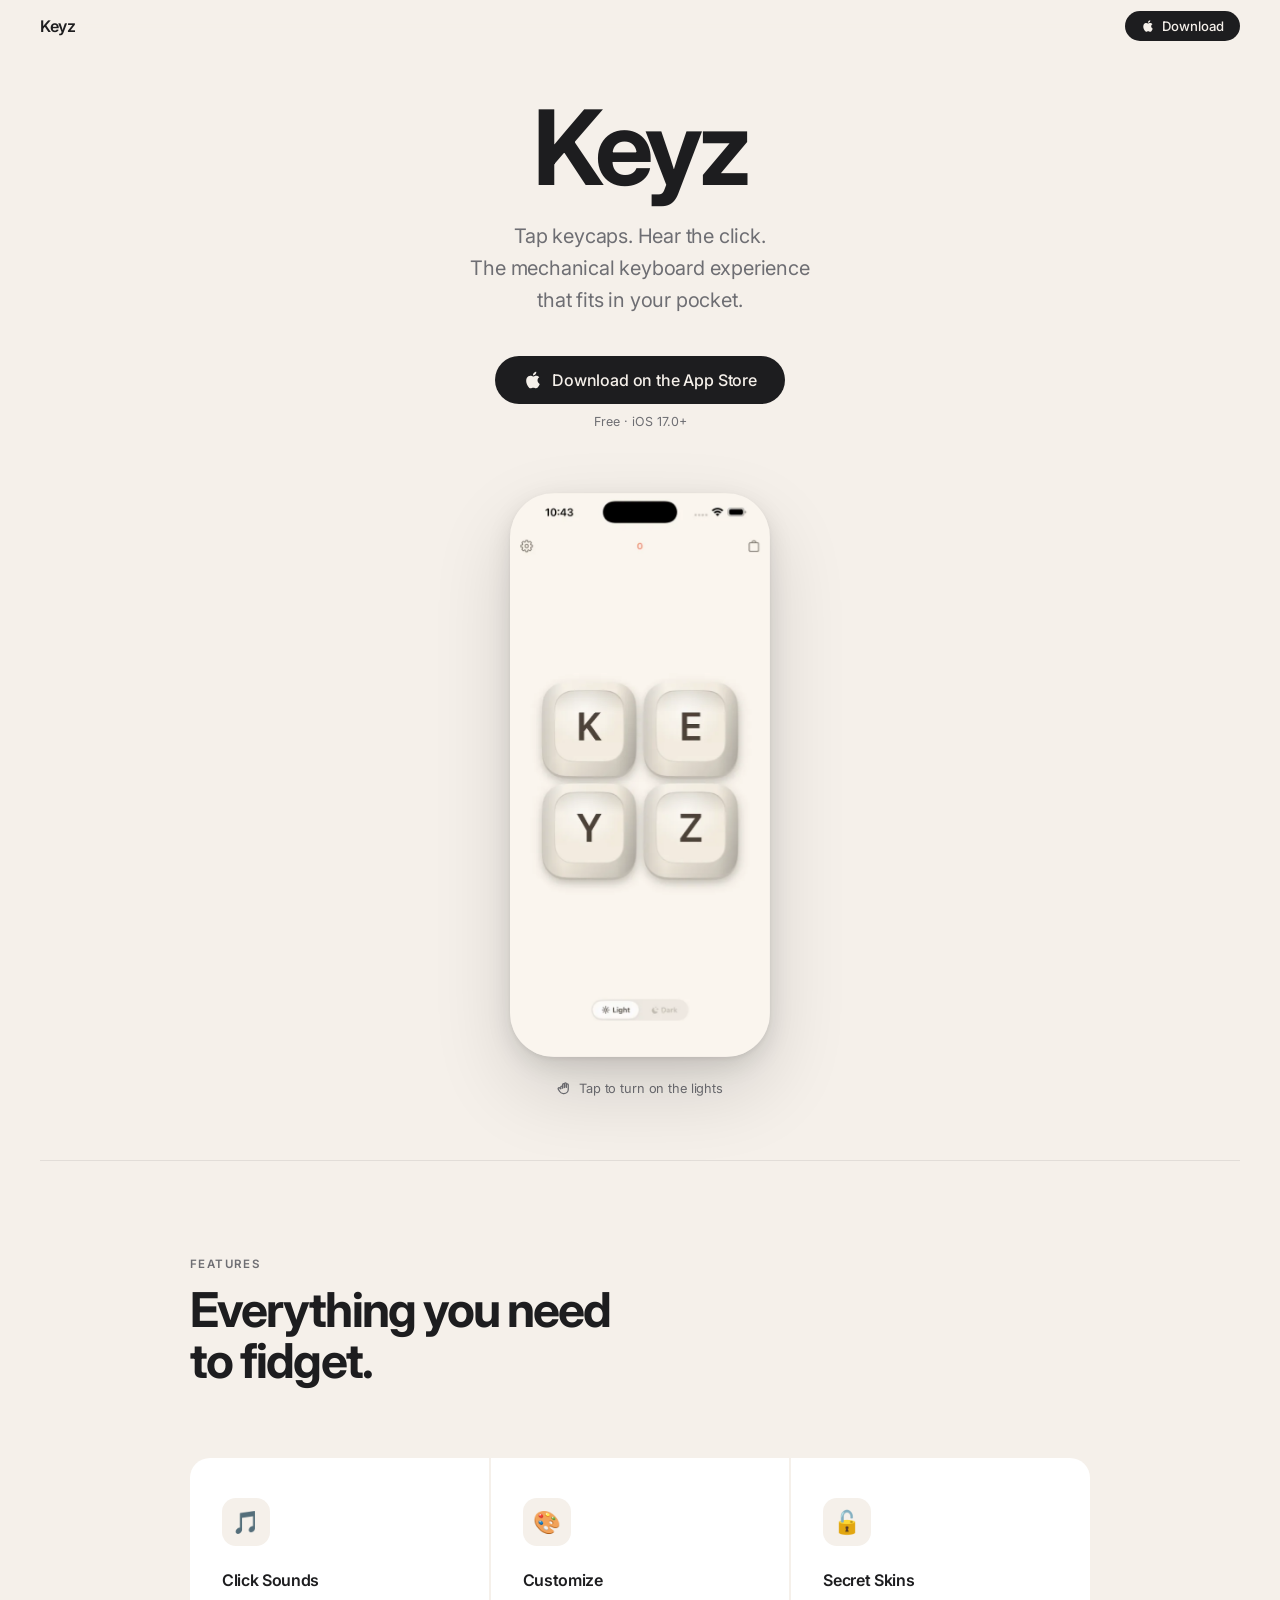
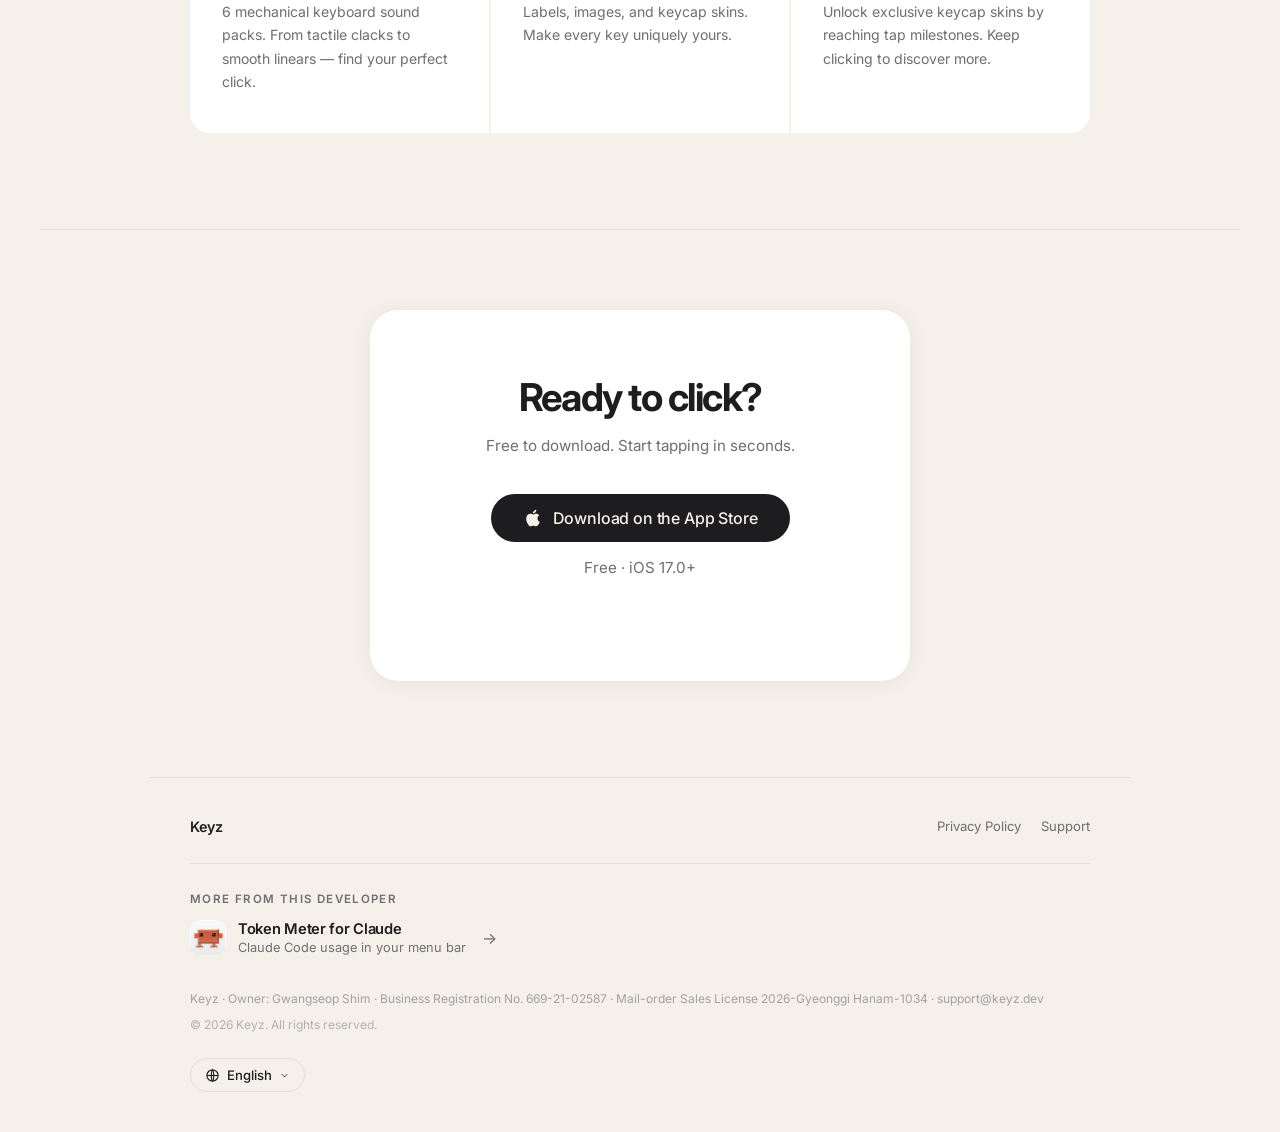
==== index.html @ 440abdfb "Add Token Meter for Claude product pages and footer cross-links - New dark-themed product pages: tok" ====
<!DOCTYPE html>
<html lang="en">
<head>
  <meta charset="UTF-8" />
  <meta name="viewport" content="width=device-width, initial-scale=1.0" />
  <script>
    (function () {
      if (location.pathname !== '/' && location.pathname !== '/index.html') return;
      try { if (localStorage.getItem('keyz_lang')) return; } catch (e) {}
      var l = (navigator.language || '').toLowerCase();
      if (l.indexOf('ko') === 0) location.replace('/ko/');
      else if (l.indexOf('ja') === 0) location.replace('/ja/');
    })();
  </script>

  <title>Keyz — Keycap Fidget App for iPhone</title>
  <meta name="description" content="Keyz is a keycap fidget app for iPhone — tap satisfying mechanical keyboard keycaps, hear the click, customize skins, and unlock secret designs. Free on the App Store." />
  <meta name="keywords" content="keycap fidget app, mechanical keyboard app, fidget app, keyboard ASMR, clicky keyboard, keycap simulator, iPhone fidget, Keyz" />
  <meta name="author" content="Keyz" />
  <meta name="robots" content="index, follow" />
  <meta name="naver-site-verification" content="3b84f688a9909f8acf9b2c51a2c52783e1514ac6" />
  <link rel="canonical" href="https://keyz.dev/" />
  <meta name="theme-color" content="#f5f0ea" />

  <!-- hreflang alternates -->
  <link rel="alternate" hreflang="en" href="https://keyz.dev/" />
  <link rel="alternate" hreflang="ko" href="https://keyz.dev/ko/" />
  <link rel="alternate" hreflang="ja" href="https://keyz.dev/ja/" />
  <link rel="alternate" hreflang="x-default" href="https://keyz.dev/" />

  <!-- Favicons -->
  <link rel="icon" href="/favicon.ico" sizes="any" />
  <link rel="icon" type="image/png" sizes="32x32" href="/favicon-32.png" />
  <link rel="apple-touch-icon" href="/apple-touch-icon.png" />
  <link rel="manifest" href="/site.webmanifest" />

  <!-- Open Graph -->
  <meta property="og:type" content="website" />
  <meta property="og:site_name" content="Keyz" />
  <meta property="og:title" content="Keyz — Keycap Fidget App for iPhone" />
  <meta property="og:description" content="Tap satisfying mechanical keyboard keycaps, hear the click, and customize your own. Free on the App Store." />
  <meta property="og:url" content="https://keyz.dev/" />
  <meta property="og:image" content="https://keyz.dev/og-image.png" />
  <meta property="og:image:width" content="1200" />
  <meta property="og:image:height" content="630" />
  <meta property="og:locale" content="en_US" />
  <meta property="og:locale:alternate" content="ko_KR" />
  <meta property="og:locale:alternate" content="ja_JP" />

  <!-- Twitter Card -->
  <meta name="twitter:card" content="summary_large_image" />
  <meta name="twitter:title" content="Keyz — Keycap Fidget App for iPhone" />
  <meta name="twitter:description" content="Tap satisfying mechanical keyboard keycaps, hear the click, and customize your own. Free on the App Store." />
  <meta name="twitter:image" content="https://keyz.dev/og-image.png" />

  <!-- Structured data -->
  <script type="application/ld+json">
  {
    "@context": "https://schema.org",
    "@type": "SoftwareApplication",
    "name": "Keyz",
    "operatingSystem": "iOS 17.0+",
    "applicationCategory": "EntertainmentApplication",
    "description": "Keyz is a keycap fidget app for iPhone — tap satisfying mechanical keyboard keycaps, hear the click, customize skins, and unlock secret designs.",
    "url": "https://keyz.dev/",
    "downloadUrl": "https://apps.apple.com/app/id6770513549",
    "image": "https://keyz.dev/og-image.png",
    "offers": { "@type": "Offer", "price": "0", "priceCurrency": "USD" },
    "author": { "@type": "Organization", "name": "Keyz", "url": "https://keyz.dev/" }
  }
  </script>

  <link rel="preconnect" href="https://fonts.googleapis.com" />
  <link rel="preconnect" href="https://fonts.gstatic.com" crossorigin />
  <link href="https://fonts.googleapis.com/css2?family=Inter:wght@300;400;500;600;700&display=swap" rel="stylesheet" />
  <link rel="stylesheet" href="/style.css" />
</head>
<body>

<nav id="nav">
  <div class="nav-logo">Keyz</div>
  <a class="nav-dl" href="https://apps.apple.com/app/id6770513549">
    <svg viewBox="0 0 24 24" fill="currentColor"><path d="M18.71 19.5c-.83 1.24-1.71 2.45-3.05 2.47-1.34.03-1.77-.79-3.29-.79-1.53 0-2 .77-3.27.82-1.31.05-2.3-1.32-3.14-2.53C4.25 17 2.94 12.45 4.7 9.39c.87-1.52 2.43-2.48 4.12-2.51 1.28-.02 2.5.87 3.29.87.78 0 2.26-1.07 3.8-.91.65.03 2.47.26 3.64 1.98-.09.06-2.17 1.28-2.15 3.81.03 3.02 2.65 4.03 2.68 4.04-.03.07-.42 1.44-1.38 2.83M13 3.5c.73-.83 1.94-1.46 2.94-1.5.13 1.17-.34 2.35-1.04 3.19-.69.85-1.83 1.51-2.95 1.42-.15-1.15.41-2.35 1.05-3.11z"/></svg>
    Download
  </a>
</nav>

<section class="hero">
  <h1 class="app-name">Keyz</h1>
  <p class="hero-tagline">Tap keycaps. Hear the click.<br>The mechanical keyboard experience<br>that fits in your pocket.</p>
  <a class="hero-cta" href="https://apps.apple.com/app/id6770513549">
    <svg viewBox="0 0 24 24" fill="currentColor"><path d="M18.71 19.5c-.83 1.24-1.71 2.45-3.05 2.47-1.34.03-1.77-.79-3.29-.79-1.53 0-2 .77-3.27.82-1.31.05-2.3-1.32-3.14-2.53C4.25 17 2.94 12.45 4.7 9.39c.87-1.52 2.43-2.48 4.12-2.51 1.28-.02 2.5.87 3.29.87.78 0 2.26-1.07 3.8-.91.65.03 2.47.26 3.64 1.98-.09.06-2.17 1.28-2.15 3.81.03 3.02 2.65 4.03 2.68 4.04-.03.07-.42 1.44-1.38 2.83M13 3.5c.73-.83 1.94-1.46 2.94-1.5.13 1.17-.34 2.35-1.04 3.19-.69.85-1.83 1.51-2.95 1.42-.15-1.15.41-2.35 1.05-3.11z"/></svg>
    Download on the App Store
  </a>
  <p class="hero-note">Free · iOS 17.0+</p>
  <div class="phone-wrap">
    <div class="phone-shell" id="phone" role="button" tabindex="0" aria-label="Tap to toggle LED mode">
      <img class="screen-base" src="/app-screenshot.webp" alt="Keyz app showing K E Y Z keycaps" />
      <img class="screen-led" src="/app-screenshot-led.webp" alt="Keyz app in LED mode" />
    </div>
    <div class="tap-hint" id="tapHint">
      <svg viewBox="0 0 24 24" fill="none" stroke="currentColor" stroke-width="2" stroke-linecap="round" stroke-linejoin="round"><path d="M9 11.5V5.5a1.5 1.5 0 0 1 3 0v5"/><path d="M12 10V4.5a1.5 1.5 0 0 1 3 0V10"/><path d="M15 9.5V6a1.5 1.5 0 0 1 3 0v7a7 7 0 0 1-7 7h-1a7 7 0 0 1-6-3.5l-2-3.5a1.5 1.5 0 0 1 2.6-1.5L6 12"/><path d="M9 10.5v-1a1.5 1.5 0 0 0-3 0v3"/></svg>
      Tap to turn on the lights
    </div>
  </div>
</section>

<div class="divider"></div>

<section class="features">
  <p class="eyebrow reveal">Features</p>
  <h2 class="section-title reveal">Everything you need<br>to fidget.</h2>
  <div class="feat-grid">
    <div class="feat reveal">
      <div class="feat-icon">🎵</div>
      <h3>Click Sounds</h3>
      <p>6 mechanical keyboard sound packs. From tactile clacks to smooth linears — find your perfect click.</p>
    </div>
    <div class="feat reveal">
      <div class="feat-icon">🎨</div>
      <h3>Customize</h3>
      <p>Labels, images, and keycap skins. Make every key uniquely yours.</p>
    </div>
    <div class="feat reveal">
      <div class="feat-icon">🔓</div>
      <h3>Secret Skins</h3>
      <p>Unlock exclusive keycap skins by reaching tap milestones. Keep clicking to discover more.</p>
    </div>
  </div>
</section>

<div class="divider"></div>

<section class="download">
  <div class="dl-card reveal">
    <h2>Ready to click?</h2>
    <p>Free to download. Start tapping in seconds.</p>
    <a class="dl-btn" href="https://apps.apple.com/app/id6770513549">
      <svg viewBox="0 0 24 24" fill="currentColor"><path d="M18.71 19.5c-.83 1.24-1.71 2.45-3.05 2.47-1.34.03-1.77-.79-3.29-.79-1.53 0-2 .77-3.27.82-1.31.05-2.3-1.32-3.14-2.53C4.25 17 2.94 12.45 4.7 9.39c.87-1.52 2.43-2.48 4.12-2.51 1.28-.02 2.5.87 3.29.87.78 0 2.26-1.07 3.8-.91.65.03 2.47.26 3.64 1.98-.09.06-2.17 1.28-2.15 3.81.03 3.02 2.65 4.03 2.68 4.04-.03.07-.42 1.44-1.38 2.83M13 3.5c.73-.83 1.94-1.46 2.94-1.5.13 1.17-.34 2.35-1.04 3.19-.69.85-1.83 1.51-2.95 1.42-.15-1.15.41-2.35 1.05-3.11z"/></svg>
      Download on the App Store
    </a>
    <p class="dl-note">Free · iOS 17.0+</p>
  </div>
</section>

<footer>
  <div class="footer-top">
    <div class="footer-brand">Keyz</div>
    <div class="footer-links">
      <a href="/privacy.html">Privacy Policy</a>
      <a href="mailto:support@keyz.dev">Support</a>
    </div>
  </div>
  <div class="footer-more">
    <span class="footer-more-label">More from this developer</span>
    <a class="footer-more-link" href="/token-meter.html">
      <img class="fm-icon" src="/token-meter-icon.png" alt="" />
      <span class="fm-text"><span class="fm-name">Token Meter for Claude</span><span class="fm-desc">Claude Code usage in your menu bar</span></span>
      <span class="fm-arrow">→</span>
    </a>
  </div>
  <p class="footer-meta">Keyz · Owner: Gwangseop Shim · Business Registration No. 669-21-02587 · Mail-order Sales License 2026-Gyeonggi Hanam-1034 · support@keyz.dev</p>
  <p class="footer-copy">© 2026 Keyz. All rights reserved.</p>
  <div class="footer-lang">
    <div class="lang-select">
      <button class="lang-btn" aria-haspopup="true" aria-expanded="false">
        <svg class="globe" viewBox="0 0 24 24" fill="none" stroke="currentColor" stroke-width="1.8"><circle cx="12" cy="12" r="9"/><path d="M3 12h18"/><path d="M12 3c2.5 2.5 2.5 16 0 18M12 3c-2.5 2.5-2.5 16 0 18"/></svg>
        <span class="lang-current">English</span>
        <svg class="chev" viewBox="0 0 24 24" fill="none" stroke="currentColor" stroke-width="2.2"><path d="M6 9l6 6 6-6"/></svg>
      </button>
      <ul class="lang-menu" role="listbox">
        <li><a href="/" hreflang="en" data-lang="en" class="active">English</a></li>
        <li><a href="/ko/" hreflang="ko" data-lang="ko">한국어</a></li>
        <li><a href="/ja/" hreflang="ja" data-lang="ja">日本語</a></li>
      </ul>
    </div>
  </div>
</footer>

<script src="/app.js"></script>
</body>
</html>
---- style.css ----
*, *::before, *::after { box-sizing: border-box; margin: 0; padding: 0; }

:root {
  --bg: #f5f0ea;
  --white: #ffffff;
  --text: #1d1d1f;
  --muted: #6e6e73;
  --border: rgba(0,0,0,0.08);
  --cta-bg: #1d1d1f;
  --cta-text: #f5f0ea;
}

html { scroll-behavior: smooth; }
body {
  font-family: 'Inter', -apple-system, BlinkMacSystemFont, sans-serif;
  background: var(--bg); color: var(--text);
  -webkit-font-smoothing: antialiased; overflow-x: hidden;
}

/* NAV */
#nav {
  position: fixed; top: 0; left: 0; right: 0; z-index: 100;
  display: flex; justify-content: space-between; align-items: center;
  padding: 0 40px; height: 52px;
  background: rgba(245,240,234,0.85);
  backdrop-filter: saturate(180%) blur(20px);
  -webkit-backdrop-filter: saturate(180%) blur(20px);
  border-bottom: 1px solid transparent;
  transition: border-color 0.3s;
}
#nav.scrolled { border-color: var(--border); }
.nav-logo { font-size: 1rem; font-weight: 600; letter-spacing: -0.02em; }
.nav-dl {
  display: inline-flex; align-items: center; gap: 7px;
  padding: 7px 16px;
  background: var(--cta-bg); color: var(--cta-text);
  border-radius: 100px; font-size: 0.82rem; font-weight: 500;
  text-decoration: none; transition: opacity 0.15s;
}
.nav-dl:hover { opacity: 0.8; }
.nav-dl svg { width: 14px; height: 14px; }

/* HERO */
.hero {
  min-height: 100svh;
  display: flex; flex-direction: column;
  align-items: center; justify-content: center;
  text-align: center;
  padding: 100px 24px 60px;
}
.app-name {
  font-size: clamp(3.5rem, 13vw, 6.5rem);
  font-weight: 700; letter-spacing: -0.05em; line-height: 0.92;
  color: var(--text); margin-bottom: 24px;
}
.hero-tagline {
  font-size: clamp(1rem, 3vw, 1.25rem);
  color: var(--muted); font-weight: 400;
  letter-spacing: -0.01em; line-height: 1.6;
  margin-bottom: 40px;
}
.hero-cta {
  display: inline-flex; align-items: center; gap: 9px;
  padding: 14px 28px;
  background: var(--cta-bg); color: var(--cta-text);
  border-radius: 100px; font-size: 1rem; font-weight: 500;
  text-decoration: none; letter-spacing: -0.01em;
  transition: opacity 0.15s, transform 0.2s;
  margin-bottom: 10px;
}
.hero-cta:hover { opacity: 0.82; transform: scale(1.02); }
.hero-cta svg { width: 20px; height: 20px; }
.hero-note { font-size: 0.78rem; color: var(--muted); margin-bottom: 64px; }

.phone-wrap { display: inline-block; }
.phone-shell {
  position: relative;
  width: min(260px, 68vw);
  border-radius: 44px;
  overflow: hidden;
  cursor: pointer;
  box-shadow:
    0 2px 4px rgba(0,0,0,0.06),
    0 8px 24px rgba(0,0,0,0.10),
    0 32px 80px rgba(0,0,0,0.14),
    inset 0 0 0 1px rgba(0,0,0,0.08);
  transition: transform 0.15s ease;
}
.phone-shell:active { transform: scale(0.985); }
.phone-shell img {
  width: 100%; height: auto; display: block;
  -webkit-backface-visibility: hidden; backface-visibility: hidden;
  transform: translateZ(0);
}
.phone-shell .screen-led {
  position: absolute; top: 0; left: 0;
  width: 100%; height: 100%;
  opacity: 0;
  will-change: opacity;
  transition: opacity 0.45s ease-in-out;
}
.phone-shell.led .screen-led { opacity: 1; }
.tap-hint {
  display: inline-flex; align-items: center; gap: 7px;
  margin-top: 24px;
  font-size: 0.8rem; color: var(--muted);
  letter-spacing: -0.01em;
  transition: opacity 0.3s;
}
.tap-hint svg { width: 15px; height: 15px; }
.tap-hint.hide { opacity: 0; }

/* DIVIDER */
.divider { height: 1px; background: var(--border); margin: 0 40px; }

/* FEATURES */
.features { padding: 96px 40px; max-width: 980px; margin: 0 auto; }
.eyebrow {
  font-size: 0.72rem; font-weight: 600;
  letter-spacing: 0.12em; text-transform: uppercase;
  color: var(--muted); margin-bottom: 14px;
}
.section-title {
  font-size: clamp(2rem, 5vw, 3rem);
  font-weight: 700; letter-spacing: -0.04em; line-height: 1.05;
  margin-bottom: 72px; max-width: 480px;
}
.feat-grid { display: grid; grid-template-columns: repeat(3,1fr); gap: 2px; }
.feat {
  background: var(--white); padding: 40px 32px; transition: background 0.2s;
}
.feat:first-child { border-radius: 20px 0 0 20px; }
.feat:last-child  { border-radius: 0 20px 20px 0; }
.feat:hover { background: #fefefe; }
.feat-icon {
  width: 48px; height: 48px; background: var(--bg);
  border-radius: 14px; display: flex; align-items: center;
  justify-content: center; font-size: 1.4rem; margin-bottom: 24px;
}
.feat h3 { font-size: 1rem; font-weight: 600; letter-spacing: -0.02em; margin-bottom: 10px; }
.feat p  { font-size: 0.88rem; color: var(--muted); line-height: 1.65; }

/* DOWNLOAD */
.download { padding: 80px 24px 96px; text-align: center; }
.dl-card {
  max-width: 540px; margin: 0 auto;
  background: var(--white); border-radius: 28px; padding: 64px 48px;
  box-shadow: 0 2px 20px rgba(0,0,0,0.06);
}
.dl-card h2 {
  font-size: clamp(1.8rem, 4vw, 2.4rem);
  font-weight: 700; letter-spacing: -0.04em; margin-bottom: 14px;
}
.dl-card p { font-size: 0.95rem; color: var(--muted); margin-bottom: 36px; line-height: 1.6; }
.dl-btn {
  display: inline-flex; align-items: center; gap: 10px;
  padding: 14px 32px;
  background: var(--cta-bg); color: var(--cta-text);
  border-radius: 100px; font-size: 1rem; font-weight: 500;
  text-decoration: none; letter-spacing: -0.01em;
  transition: opacity 0.15s, transform 0.2s;
}
.dl-btn:hover { opacity: 0.82; transform: scale(1.02); }
.dl-btn svg { width: 20px; height: 20px; }
.dl-note { margin-top: 14px; font-size: 0.78rem; color: var(--muted); }

/* FOOTER */
footer { border-top: 1px solid var(--border); padding: 40px; max-width: 980px; margin: 0 auto; }
.footer-top {
  display: flex; justify-content: space-between; align-items: center;
  flex-wrap: wrap; gap: 16px; margin-bottom: 28px;
}
.footer-brand { font-size: 0.9rem; font-weight: 600; letter-spacing: -0.02em; }
.footer-links { display: flex; gap: 20px; }
.footer-links a { font-size: 0.82rem; color: var(--muted); text-decoration: none; transition: color 0.15s; }
.footer-links a:hover { color: var(--text); }
.footer-meta { font-size: 0.75rem; color: #a0a0a5; line-height: 1.8; }
.footer-copy { font-size: 0.75rem; color: #b0b0b5; margin-top: 8px; }
.footer-lang { margin-top: 26px; }

/* FOOTER — more from this developer (cross-link) */
.footer-more { margin: 28px 0; padding-top: 28px; border-top: 1px solid var(--border); }
.footer-more-label {
  display: block; font-size: 0.72rem; font-weight: 600;
  letter-spacing: 0.12em; text-transform: uppercase; color: var(--muted); margin-bottom: 14px;
}
.footer-more-link {
  display: inline-flex; align-items: center; gap: 12px;
  text-decoration: none; color: var(--text);
}
.fm-icon { width: 36px; height: 36px; border-radius: 9px; flex: none;
  box-shadow: inset 0 0 0 1px rgba(0,0,0,0.06); }
.fm-text { display: flex; flex-direction: column; gap: 2px; }
.fm-name { font-size: 0.92rem; font-weight: 600; letter-spacing: -0.02em; }
.fm-desc { font-size: 0.8rem; color: var(--muted); }
.fm-arrow { color: var(--muted); margin-left: 4px; transition: transform 0.15s; }
.footer-more-link:hover .fm-arrow { transform: translateX(3px); }

/* LANGUAGE DROPDOWN */
.lang-select { position: relative; display: inline-block; }
.lang-btn {
  display: inline-flex; align-items: center; gap: 7px;
  padding: 8px 14px;
  border: 1px solid var(--border); border-radius: 100px;
  background: transparent; color: var(--text);
  font-family: inherit; font-size: 0.82rem; font-weight: 500;
  cursor: pointer; transition: background 0.15s;
}
.lang-btn:hover { background: rgba(0,0,0,0.04); }
.lang-btn .globe { width: 15px; height: 15px; }
.lang-btn .chev { width: 11px; height: 11px; transition: transform 0.2s; opacity: 0.6; }
.lang-select.open .lang-btn .chev { transform: rotate(180deg); }
.lang-menu {
  position: absolute; bottom: calc(100% + 8px); left: 0;
  min-width: 156px; list-style: none; margin: 0; padding: 6px;
  background: var(--white); border: 1px solid var(--border);
  border-radius: 14px; box-shadow: 0 10px 34px rgba(0,0,0,0.14);
  opacity: 0; visibility: hidden; transform: translateY(6px);
  transition: opacity 0.18s ease, transform 0.18s ease, visibility 0.18s;
  z-index: 50;
}
.lang-select.open .lang-menu { opacity: 1; visibility: visible; transform: translateY(0); }
.lang-menu li { list-style: none; }
.lang-menu a {
  display: flex; align-items: center; justify-content: space-between;
  padding: 9px 12px; border-radius: 9px;
  font-size: 0.85rem; color: var(--text); text-decoration: none;
  transition: background 0.12s;
}
.lang-menu a:hover { background: var(--bg); }
.lang-menu a.active { font-weight: 600; }
.lang-menu a.active::after { content: "✓"; font-size: 0.78rem; color: var(--muted); }

/* REVEAL */
.reveal { opacity: 0; transform: translateY(24px); transition: opacity 0.65s ease, transform 0.65s ease; }
.reveal.show { opacity: 1; transform: translateY(0); }

@media (max-width: 720px) {
  #nav { padding: 0 20px; }
  .features { padding: 72px 20px; }
  .feat-grid { grid-template-columns: 1fr; }
  .feat:first-child { border-radius: 20px 20px 0 0; }
  .feat:last-child  { border-radius: 0 0 20px 20px; }
  .dl-card { padding: 48px 28px; }
  footer { padding: 32px 20px; }
  .divider { margin: 0 20px; }
}
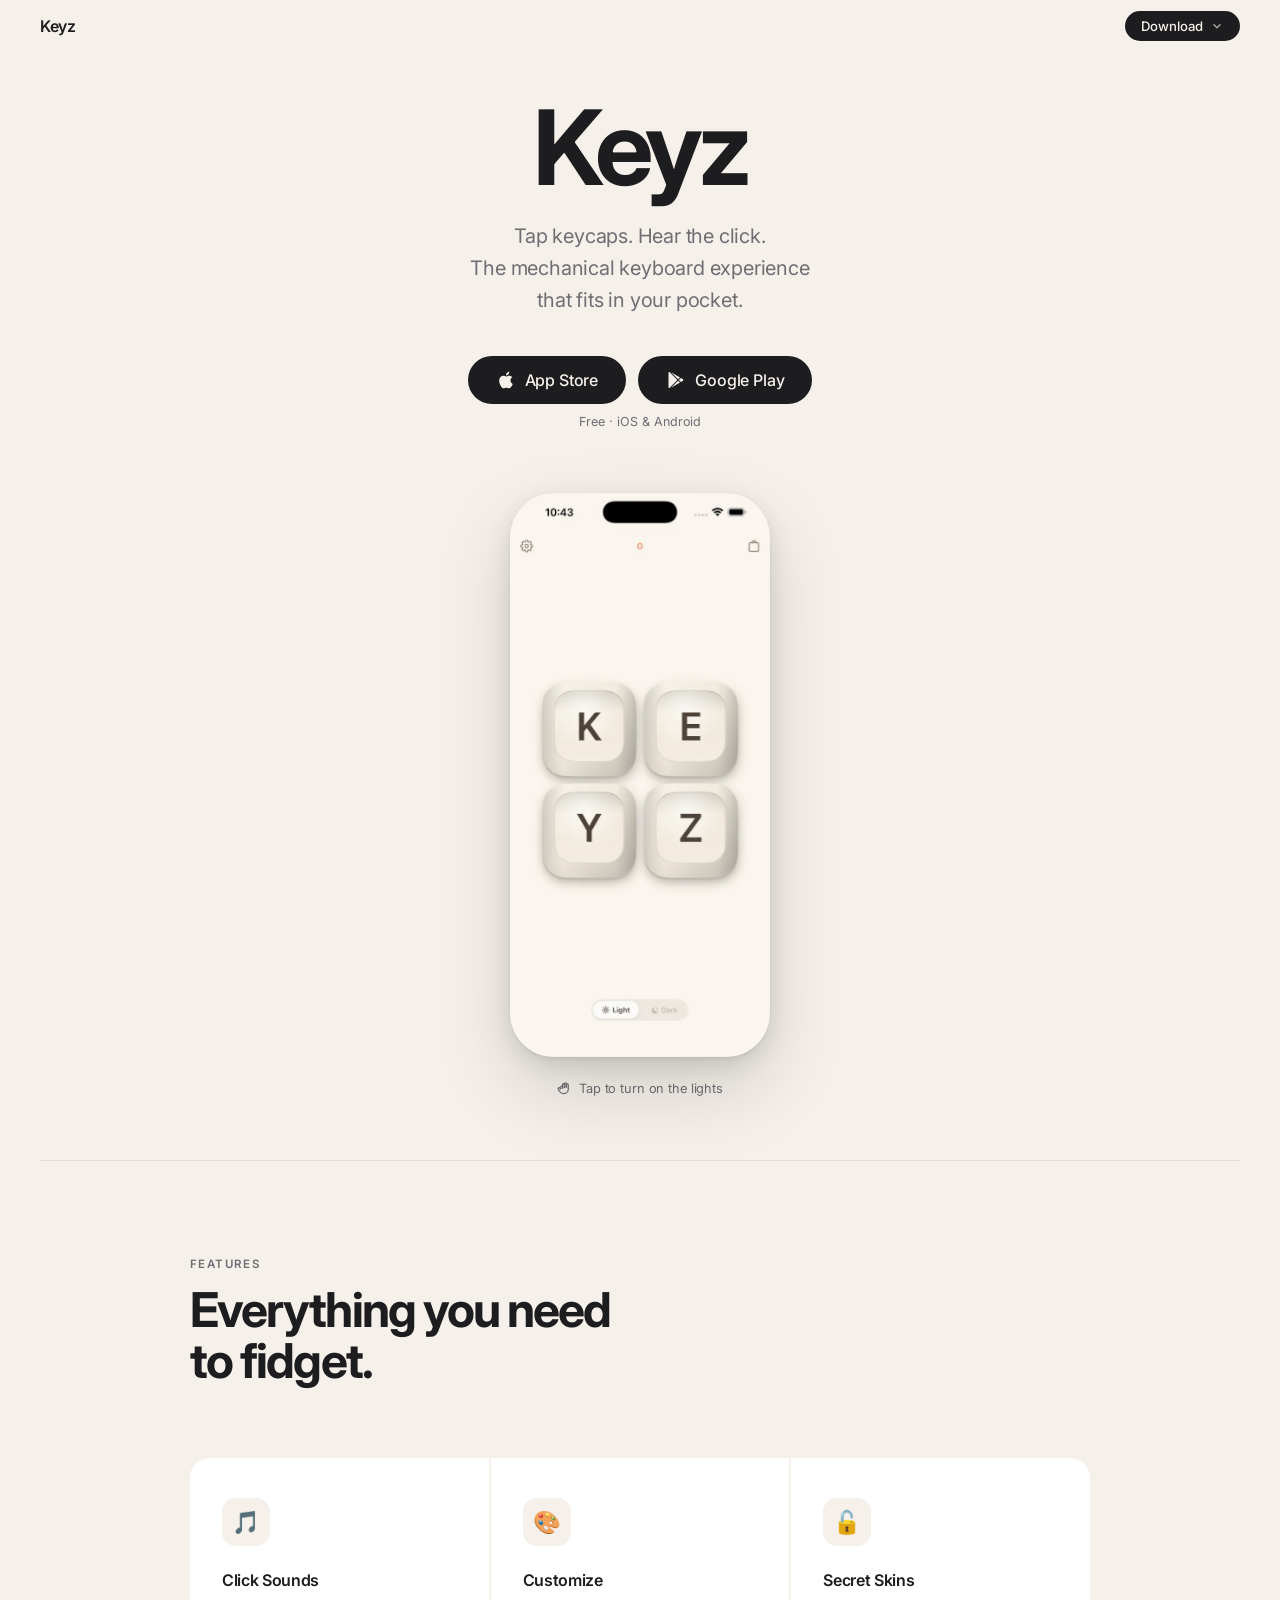
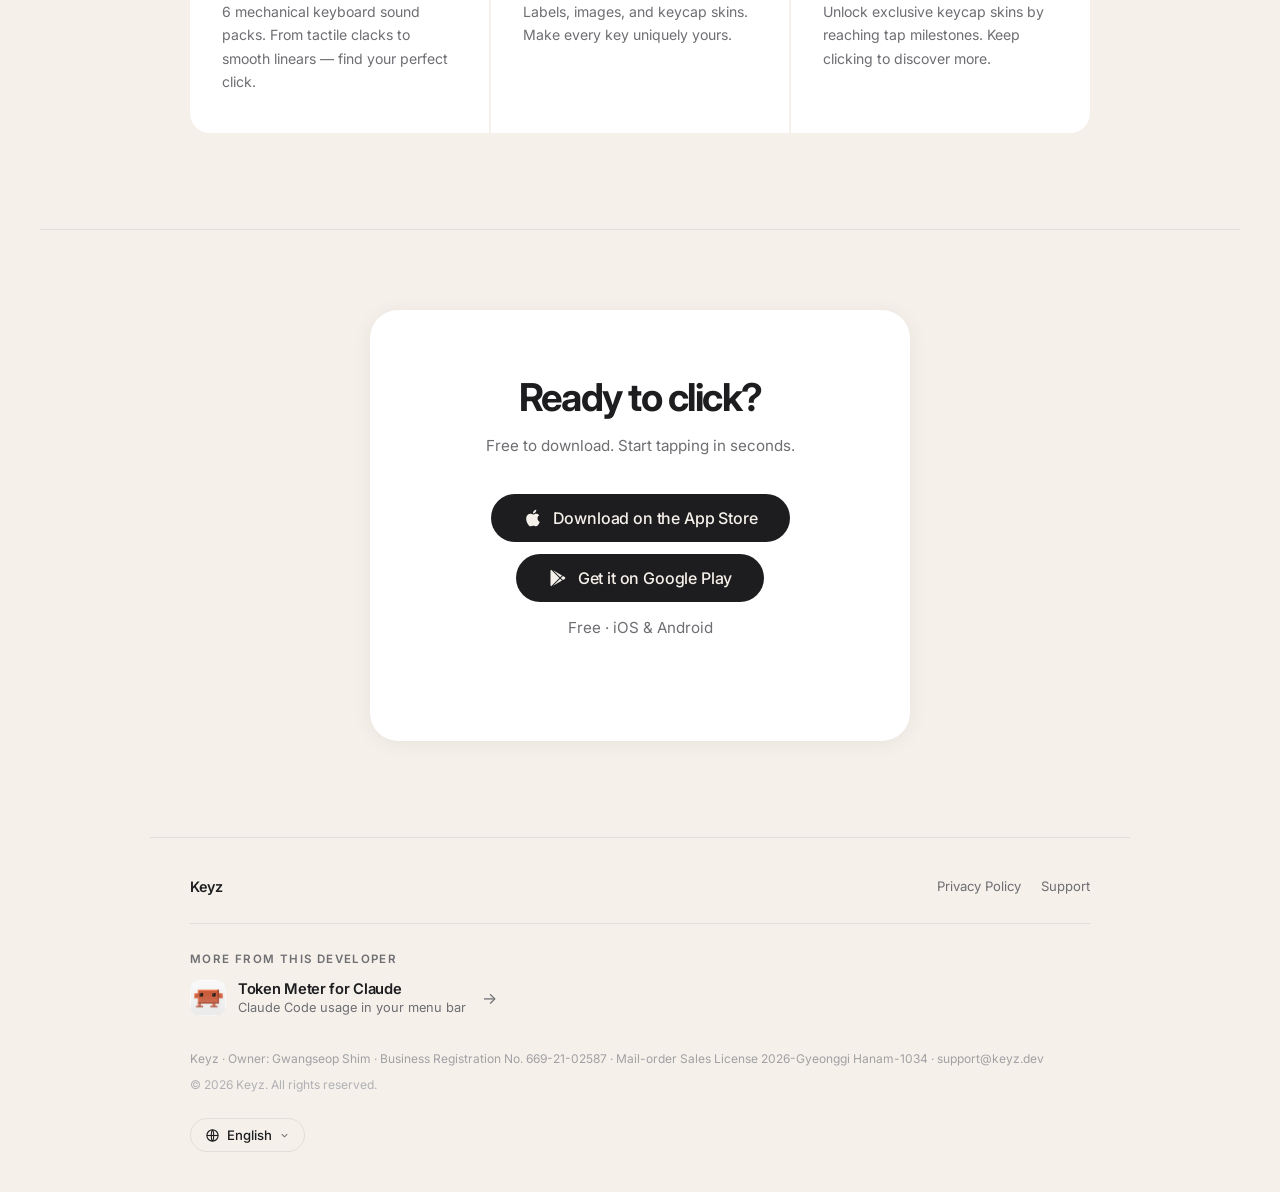
==== commit f5bce7bb: "Add Google Play download button and nav dropdown for Android launch - Nav 'Download' button → dropdo" ====
--- a/index.html
+++ b/index.html
@@ -59,11 +59,11 @@
     "@context": "https://schema.org",
     "@type": "SoftwareApplication",
     "name": "Keyz",
-    "operatingSystem": "iOS 17.0+",
+    "operatingSystem": "iOS 17.0+, Android 12+",
     "applicationCategory": "EntertainmentApplication",
     "description": "Keyz is a keycap fidget app for iPhone — tap satisfying mechanical keyboard keycaps, hear the click, customize skins, and unlock secret designs.",
     "url": "https://keyz.dev/",
-    "downloadUrl": "https://apps.apple.com/app/id6770513549",
+    "downloadUrl": ["https://apps.apple.com/app/id6770513549", "https://play.google.com/store/apps/details?id=com.simvibe.keyz"],
     "image": "https://keyz.dev/og-image.png",
     "offers": { "@type": "Offer", "price": "0", "priceCurrency": "USD" },
     "author": { "@type": "Organization", "name": "Keyz", "url": "https://keyz.dev/" }
@@ -73,26 +73,44 @@
   <link rel="preconnect" href="https://fonts.googleapis.com" />
   <link rel="preconnect" href="https://fonts.gstatic.com" crossorigin />
   <link href="https://fonts.googleapis.com/css2?family=Inter:wght@300;400;500;600;700&display=swap" rel="stylesheet" />
-  <link rel="stylesheet" href="/style.css" />
+  <link rel="stylesheet" href="/style.css?v=2" />
 </head>
 <body>
 
 <nav id="nav">
   <div class="nav-logo">Keyz</div>
-  <a class="nav-dl" href="https://apps.apple.com/app/id6770513549">
-    <svg viewBox="0 0 24 24" fill="currentColor"><path d="M18.71 19.5c-.83 1.24-1.71 2.45-3.05 2.47-1.34.03-1.77-.79-3.29-.79-1.53 0-2 .77-3.27.82-1.31.05-2.3-1.32-3.14-2.53C4.25 17 2.94 12.45 4.7 9.39c.87-1.52 2.43-2.48 4.12-2.51 1.28-.02 2.5.87 3.29.87.78 0 2.26-1.07 3.8-.91.65.03 2.47.26 3.64 1.98-.09.06-2.17 1.28-2.15 3.81.03 3.02 2.65 4.03 2.68 4.04-.03.07-.42 1.44-1.38 2.83M13 3.5c.73-.83 1.94-1.46 2.94-1.5.13 1.17-.34 2.35-1.04 3.19-.69.85-1.83 1.51-2.95 1.42-.15-1.15.41-2.35 1.05-3.11z"/></svg>
-    Download
-  </a>
+  <div class="nav-dl-wrap">
+    <button class="nav-dl" aria-haspopup="true" aria-expanded="false">
+      Download
+      <svg class="nav-dl-chev" viewBox="0 0 24 24" fill="none" stroke="currentColor" stroke-width="2.2"><path d="M6 9l6 6 6-6"/></svg>
+    </button>
+    <div class="nav-dl-menu">
+      <a href="https://apps.apple.com/app/id6770513549">
+        <svg viewBox="0 0 24 24" fill="currentColor"><path d="M18.71 19.5c-.83 1.24-1.71 2.45-3.05 2.47-1.34.03-1.77-.79-3.29-.79-1.53 0-2 .77-3.27.82-1.31.05-2.3-1.32-3.14-2.53C4.25 17 2.94 12.45 4.7 9.39c.87-1.52 2.43-2.48 4.12-2.51 1.28-.02 2.5.87 3.29.87.78 0 2.26-1.07 3.8-.91.65.03 2.47.26 3.64 1.98-.09.06-2.17 1.28-2.15 3.81.03 3.02 2.65 4.03 2.68 4.04-.03.07-.42 1.44-1.38 2.83M13 3.5c.73-.83 1.94-1.46 2.94-1.5.13 1.17-.34 2.35-1.04 3.19-.69.85-1.83 1.51-2.95 1.42-.15-1.15.41-2.35 1.05-3.11z"/></svg>
+        App Store
+      </a>
+      <a href="https://play.google.com/store/apps/details?id=com.simvibe.keyz">
+        <svg viewBox="0 0 24 24" fill="currentColor"><path d="M3,20.5V3.5C3,2.91 3.34,2.39 3.84,2.15L13.69,12L3.84,21.85C3.34,21.6 3,21.09 3,20.5M16.81,15.12L6.05,21.34L14.54,12.85L16.81,15.12M20.16,10.81C20.5,11.08 20.75,11.5 20.75,12C20.75,12.5 20.53,12.9 20.18,13.18L17.89,14.5L15.39,12L17.89,9.5L20.16,10.81M6.05,2.66L16.81,8.88L14.54,11.15L6.05,2.66Z"/></svg>
+        Google Play
+      </a>
+    </div>
+  </div>
 </nav>
 
 <section class="hero">
   <h1 class="app-name">Keyz</h1>
   <p class="hero-tagline">Tap keycaps. Hear the click.<br>The mechanical keyboard experience<br>that fits in your pocket.</p>
-  <a class="hero-cta" href="https://apps.apple.com/app/id6770513549">
-    <svg viewBox="0 0 24 24" fill="currentColor"><path d="M18.71 19.5c-.83 1.24-1.71 2.45-3.05 2.47-1.34.03-1.77-.79-3.29-.79-1.53 0-2 .77-3.27.82-1.31.05-2.3-1.32-3.14-2.53C4.25 17 2.94 12.45 4.7 9.39c.87-1.52 2.43-2.48 4.12-2.51 1.28-.02 2.5.87 3.29.87.78 0 2.26-1.07 3.8-.91.65.03 2.47.26 3.64 1.98-.09.06-2.17 1.28-2.15 3.81.03 3.02 2.65 4.03 2.68 4.04-.03.07-.42 1.44-1.38 2.83M13 3.5c.73-.83 1.94-1.46 2.94-1.5.13 1.17-.34 2.35-1.04 3.19-.69.85-1.83 1.51-2.95 1.42-.15-1.15.41-2.35 1.05-3.11z"/></svg>
-    Download on the App Store
-  </a>
-  <p class="hero-note">Free · iOS 17.0+</p>
+  <div class="store-btns">
+    <a class="hero-cta" href="https://apps.apple.com/app/id6770513549">
+      <svg viewBox="0 0 24 24" fill="currentColor"><path d="M18.71 19.5c-.83 1.24-1.71 2.45-3.05 2.47-1.34.03-1.77-.79-3.29-.79-1.53 0-2 .77-3.27.82-1.31.05-2.3-1.32-3.14-2.53C4.25 17 2.94 12.45 4.7 9.39c.87-1.52 2.43-2.48 4.12-2.51 1.28-.02 2.5.87 3.29.87.78 0 2.26-1.07 3.8-.91.65.03 2.47.26 3.64 1.98-.09.06-2.17 1.28-2.15 3.81.03 3.02 2.65 4.03 2.68 4.04-.03.07-.42 1.44-1.38 2.83M13 3.5c.73-.83 1.94-1.46 2.94-1.5.13 1.17-.34 2.35-1.04 3.19-.69.85-1.83 1.51-2.95 1.42-.15-1.15.41-2.35 1.05-3.11z"/></svg>
+      App Store
+    </a>
+    <a class="hero-cta" href="https://play.google.com/store/apps/details?id=com.simvibe.keyz">
+      <svg viewBox="0 0 24 24" fill="currentColor"><path d="M3,20.5V3.5C3,2.91 3.34,2.39 3.84,2.15L13.69,12L3.84,21.85C3.34,21.6 3,21.09 3,20.5M16.81,15.12L6.05,21.34L14.54,12.85L16.81,15.12M20.16,10.81C20.5,11.08 20.75,11.5 20.75,12C20.75,12.5 20.53,12.9 20.18,13.18L17.89,14.5L15.39,12L17.89,9.5L20.16,10.81M6.05,2.66L16.81,8.88L14.54,11.15L6.05,2.66Z"/></svg>
+      Google Play
+    </a>
+  </div>
+  <p class="hero-note">Free · iOS &amp; Android</p>
   <div class="phone-wrap">
     <div class="phone-shell" id="phone" role="button" tabindex="0" aria-label="Tap to toggle LED mode">
       <img class="screen-base" src="/app-screenshot.webp" alt="Keyz app showing K E Y Z keycaps" />
@@ -135,11 +153,17 @@
   <div class="dl-card reveal">
     <h2>Ready to click?</h2>
     <p>Free to download. Start tapping in seconds.</p>
-    <a class="dl-btn" href="https://apps.apple.com/app/id6770513549">
-      <svg viewBox="0 0 24 24" fill="currentColor"><path d="M18.71 19.5c-.83 1.24-1.71 2.45-3.05 2.47-1.34.03-1.77-.79-3.29-.79-1.53 0-2 .77-3.27.82-1.31.05-2.3-1.32-3.14-2.53C4.25 17 2.94 12.45 4.7 9.39c.87-1.52 2.43-2.48 4.12-2.51 1.28-.02 2.5.87 3.29.87.78 0 2.26-1.07 3.8-.91.65.03 2.47.26 3.64 1.98-.09.06-2.17 1.28-2.15 3.81.03 3.02 2.65 4.03 2.68 4.04-.03.07-.42 1.44-1.38 2.83M13 3.5c.73-.83 1.94-1.46 2.94-1.5.13 1.17-.34 2.35-1.04 3.19-.69.85-1.83 1.51-2.95 1.42-.15-1.15.41-2.35 1.05-3.11z"/></svg>
-      Download on the App Store
-    </a>
-    <p class="dl-note">Free · iOS 17.0+</p>
+    <div class="store-btns">
+      <a class="dl-btn" href="https://apps.apple.com/app/id6770513549">
+        <svg viewBox="0 0 24 24" fill="currentColor"><path d="M18.71 19.5c-.83 1.24-1.71 2.45-3.05 2.47-1.34.03-1.77-.79-3.29-.79-1.53 0-2 .77-3.27.82-1.31.05-2.3-1.32-3.14-2.53C4.25 17 2.94 12.45 4.7 9.39c.87-1.52 2.43-2.48 4.12-2.51 1.28-.02 2.5.87 3.29.87.78 0 2.26-1.07 3.8-.91.65.03 2.47.26 3.64 1.98-.09.06-2.17 1.28-2.15 3.81.03 3.02 2.65 4.03 2.68 4.04-.03.07-.42 1.44-1.38 2.83M13 3.5c.73-.83 1.94-1.46 2.94-1.5.13 1.17-.34 2.35-1.04 3.19-.69.85-1.83 1.51-2.95 1.42-.15-1.15.41-2.35 1.05-3.11z"/></svg>
+        Download on the App Store
+      </a>
+      <a class="dl-btn" href="https://play.google.com/store/apps/details?id=com.simvibe.keyz">
+        <svg viewBox="0 0 24 24" fill="currentColor"><path d="M3,20.5V3.5C3,2.91 3.34,2.39 3.84,2.15L13.69,12L3.84,21.85C3.34,21.6 3,21.09 3,20.5M16.81,15.12L6.05,21.34L14.54,12.85L16.81,15.12M20.16,10.81C20.5,11.08 20.75,11.5 20.75,12C20.75,12.5 20.53,12.9 20.18,13.18L17.89,14.5L15.39,12L17.89,9.5L20.16,10.81M6.05,2.66L16.81,8.88L14.54,11.15L6.05,2.66Z"/></svg>
+        Get it on Google Play
+      </a>
+    </div>
+    <p class="dl-note">Free · iOS &amp; Android</p>
   </div>
 </section>
 
@@ -177,6 +201,6 @@
   </div>
 </footer>
 
-<script src="/app.js"></script>
+<script src="/app.js?v=2"></script>
 </body>
 </html>
--- a/style.css
+++ b/style.css
@@ -30,15 +30,43 @@
 }
 #nav.scrolled { border-color: var(--border); }
 .nav-logo { font-size: 1rem; font-weight: 600; letter-spacing: -0.02em; }
+.nav-dl-wrap { position: relative; }
 .nav-dl {
   display: inline-flex; align-items: center; gap: 7px;
   padding: 7px 16px;
   background: var(--cta-bg); color: var(--cta-text);
   border-radius: 100px; font-size: 0.82rem; font-weight: 500;
   text-decoration: none; transition: opacity 0.15s;
+  cursor: pointer; border: none; font-family: inherit;
 }
 .nav-dl:hover { opacity: 0.8; }
 .nav-dl svg { width: 14px; height: 14px; }
+.nav-dl-chev { opacity: 0.65; transition: transform 0.2s; }
+.nav-dl-wrap.open .nav-dl-chev { transform: rotate(180deg); }
+.nav-dl-menu {
+  position: absolute; top: calc(100% + 8px); right: 0;
+  min-width: 210px;
+  background: #fff; border-radius: 14px;
+  box-shadow: 0 8px 32px rgba(0,0,0,0.13);
+  border: 1px solid rgba(0,0,0,0.06);
+  padding: 6px;
+  opacity: 0; visibility: hidden; transform: translateY(6px);
+  transition: opacity 0.18s ease, transform 0.18s ease, visibility 0s linear 0.18s;
+  z-index: 200;
+}
+.nav-dl-wrap.open .nav-dl-menu {
+  opacity: 1; visibility: visible; transform: translateY(0);
+  transition: opacity 0.18s ease, transform 0.18s ease;
+}
+.nav-dl-menu a {
+  display: flex; align-items: center; gap: 10px;
+  padding: 10px 14px; border-radius: 9px;
+  text-decoration: none; color: var(--text);
+  font-size: 0.875rem; font-weight: 500; letter-spacing: -0.01em;
+  transition: background 0.12s;
+}
+.nav-dl-menu a:hover { background: var(--bg); }
+.nav-dl-menu a svg { width: 16px; height: 16px; flex: none; }
 
 /* HERO */
 .hero {
@@ -59,6 +87,10 @@
   letter-spacing: -0.01em; line-height: 1.6;
   margin-bottom: 40px;
 }
+.store-btns {
+  display: flex; gap: 12px; justify-content: center; flex-wrap: wrap;
+  margin-bottom: 10px;
+}
 .hero-cta {
   display: inline-flex; align-items: center; gap: 9px;
   padding: 14px 28px;
@@ -66,7 +98,6 @@
   border-radius: 100px; font-size: 1rem; font-weight: 500;
   text-decoration: none; letter-spacing: -0.01em;
   transition: opacity 0.15s, transform 0.2s;
-  margin-bottom: 10px;
 }
 .hero-cta:hover { opacity: 0.82; transform: scale(1.02); }
 .hero-cta svg { width: 20px; height: 20px; }
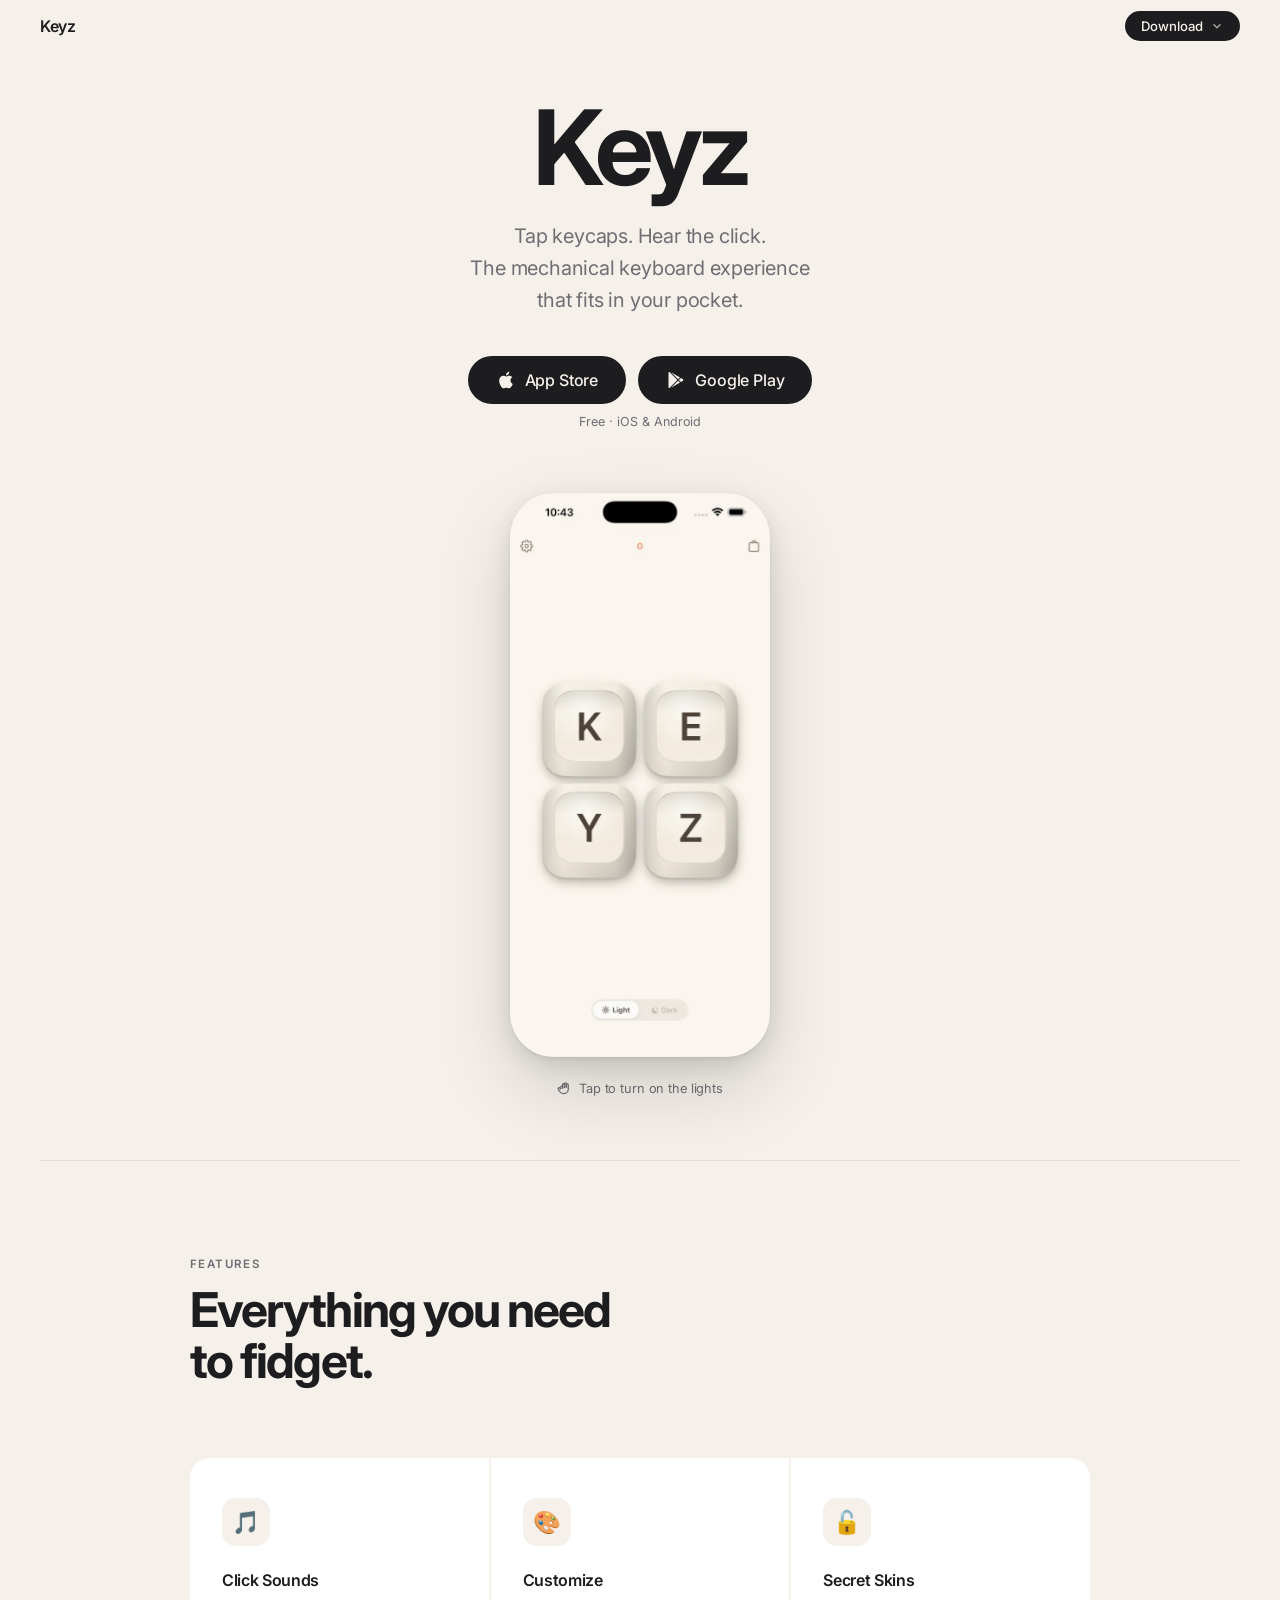
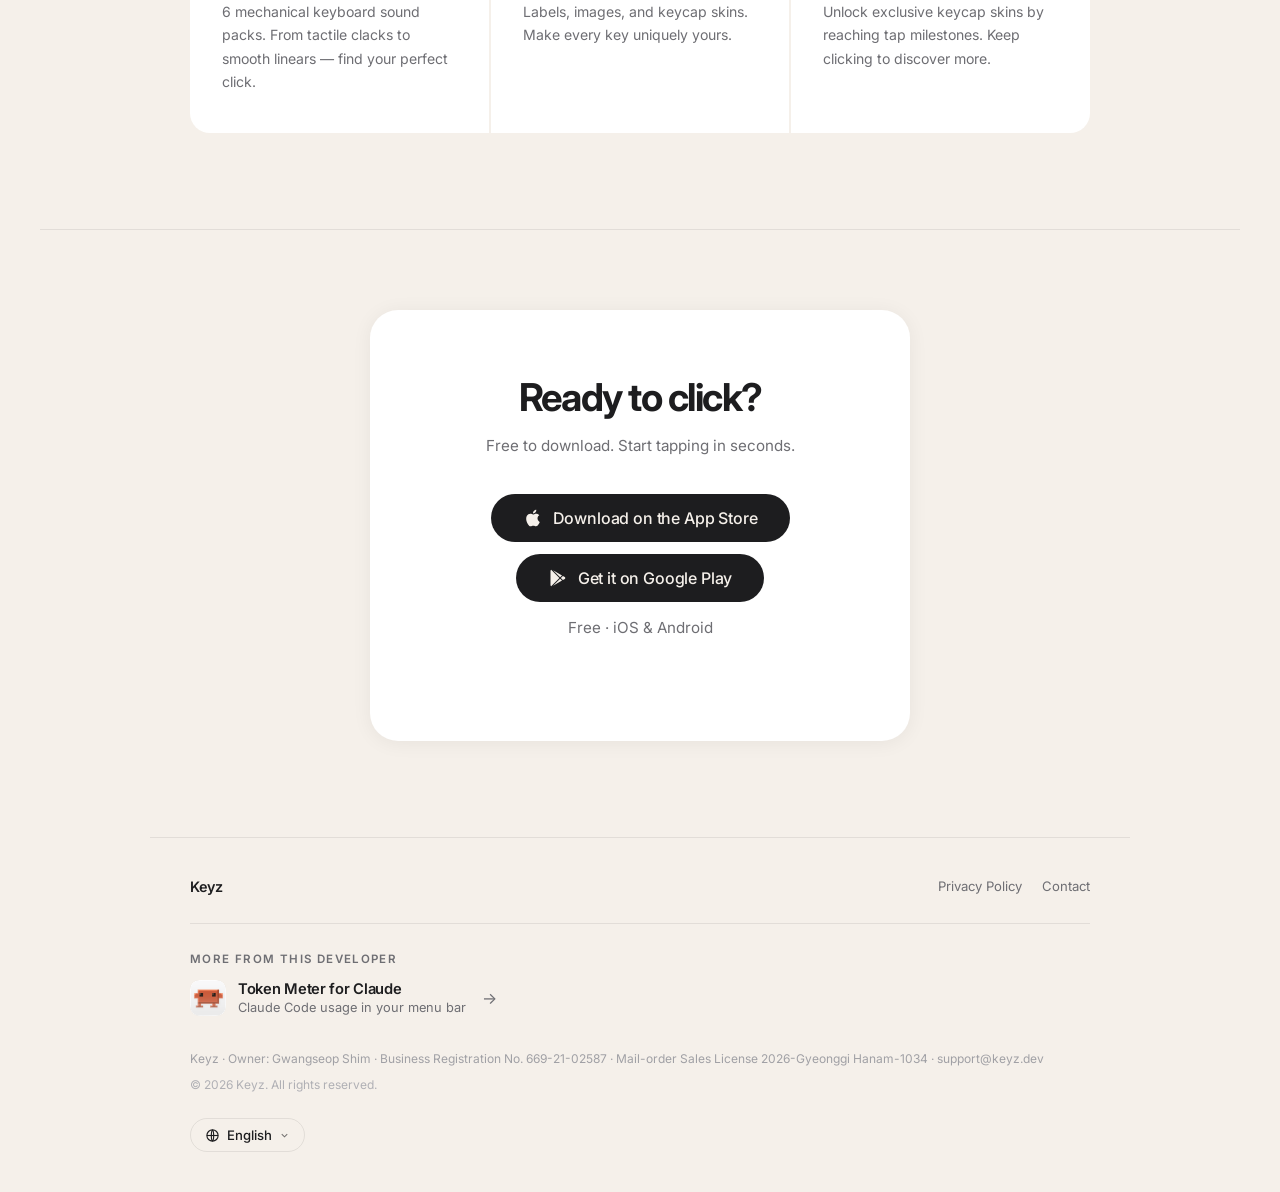
==== commit 011ef43e: "Add Contact page (EN/KO/JA) at /contact/ New trilingual contact page matching the site's design syst" ====
--- a/index.html
+++ b/index.html
@@ -172,7 +172,7 @@
     <div class="footer-brand">Keyz</div>
     <div class="footer-links">
       <a href="/privacy.html">Privacy Policy</a>
-      <a href="mailto:support@keyz.dev">Support</a>
+      <a href="/contact/">Contact</a>
     </div>
   </div>
   <div class="footer-more">
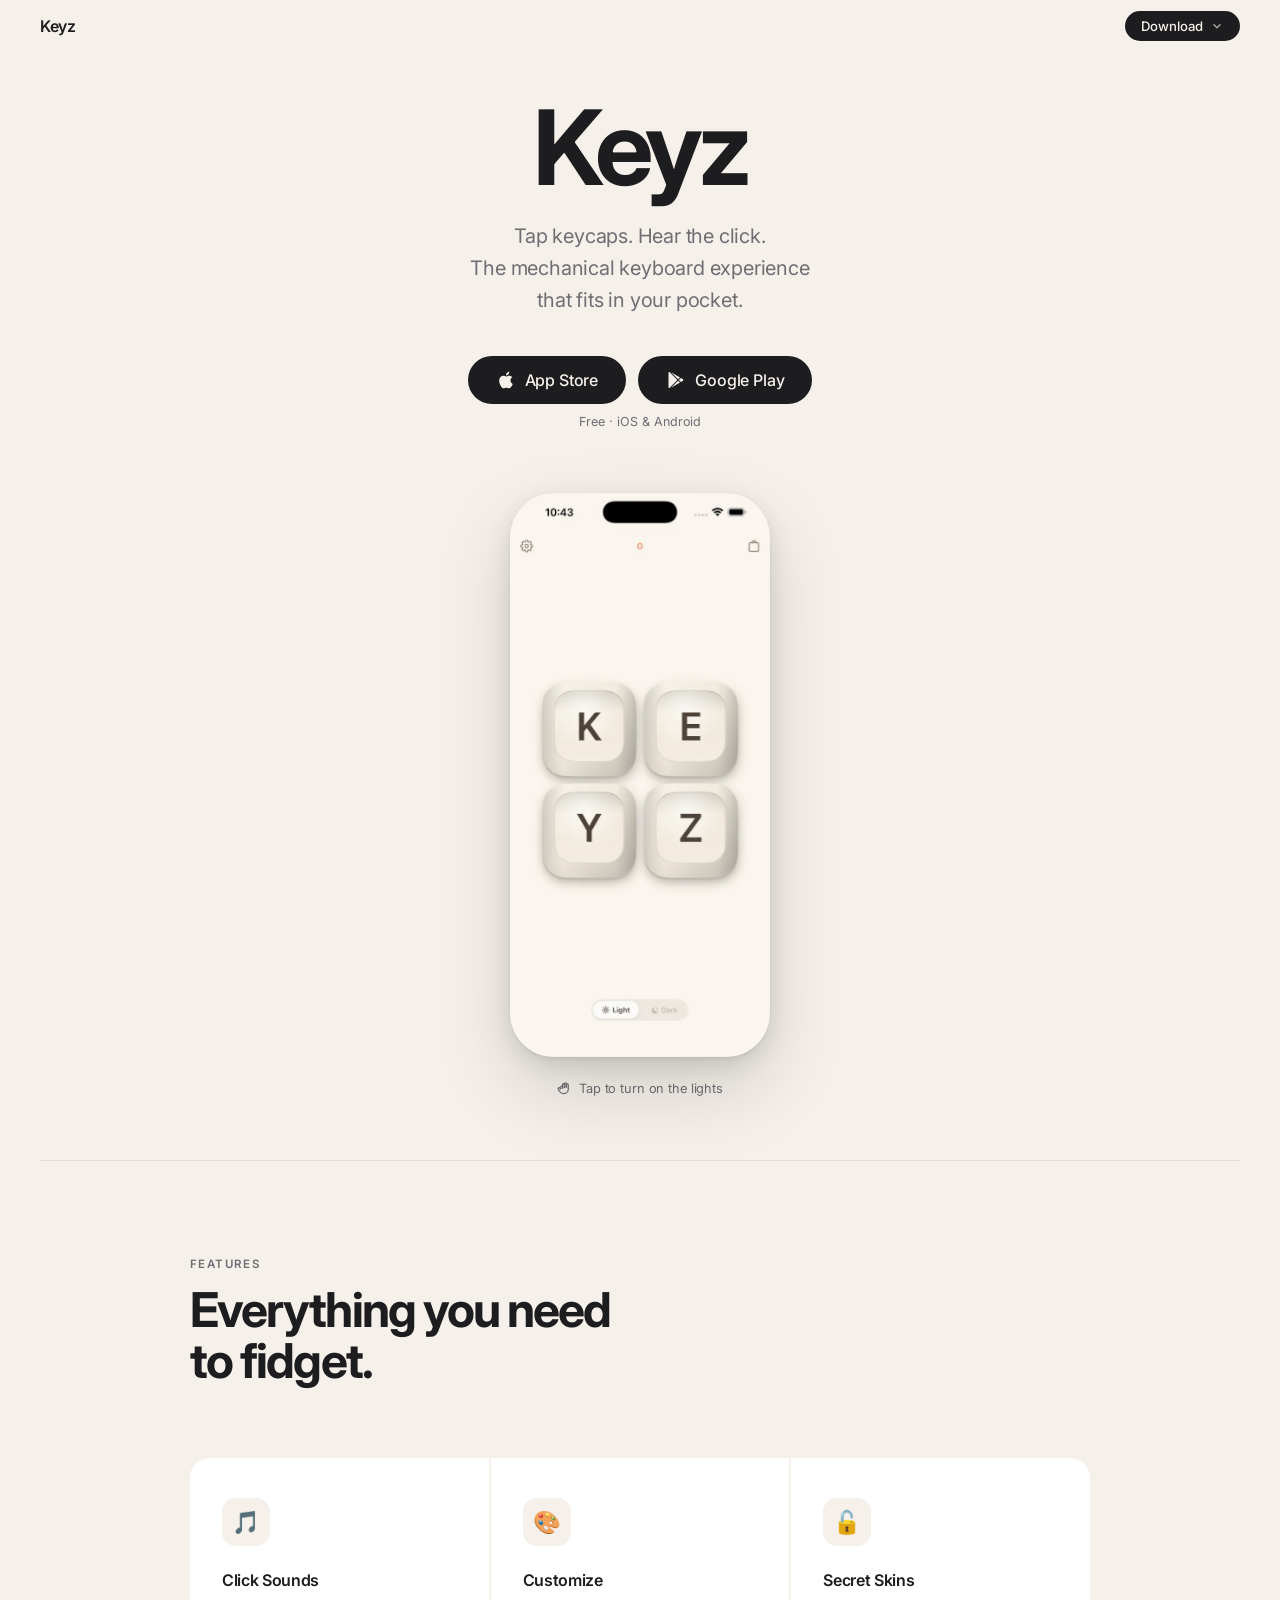
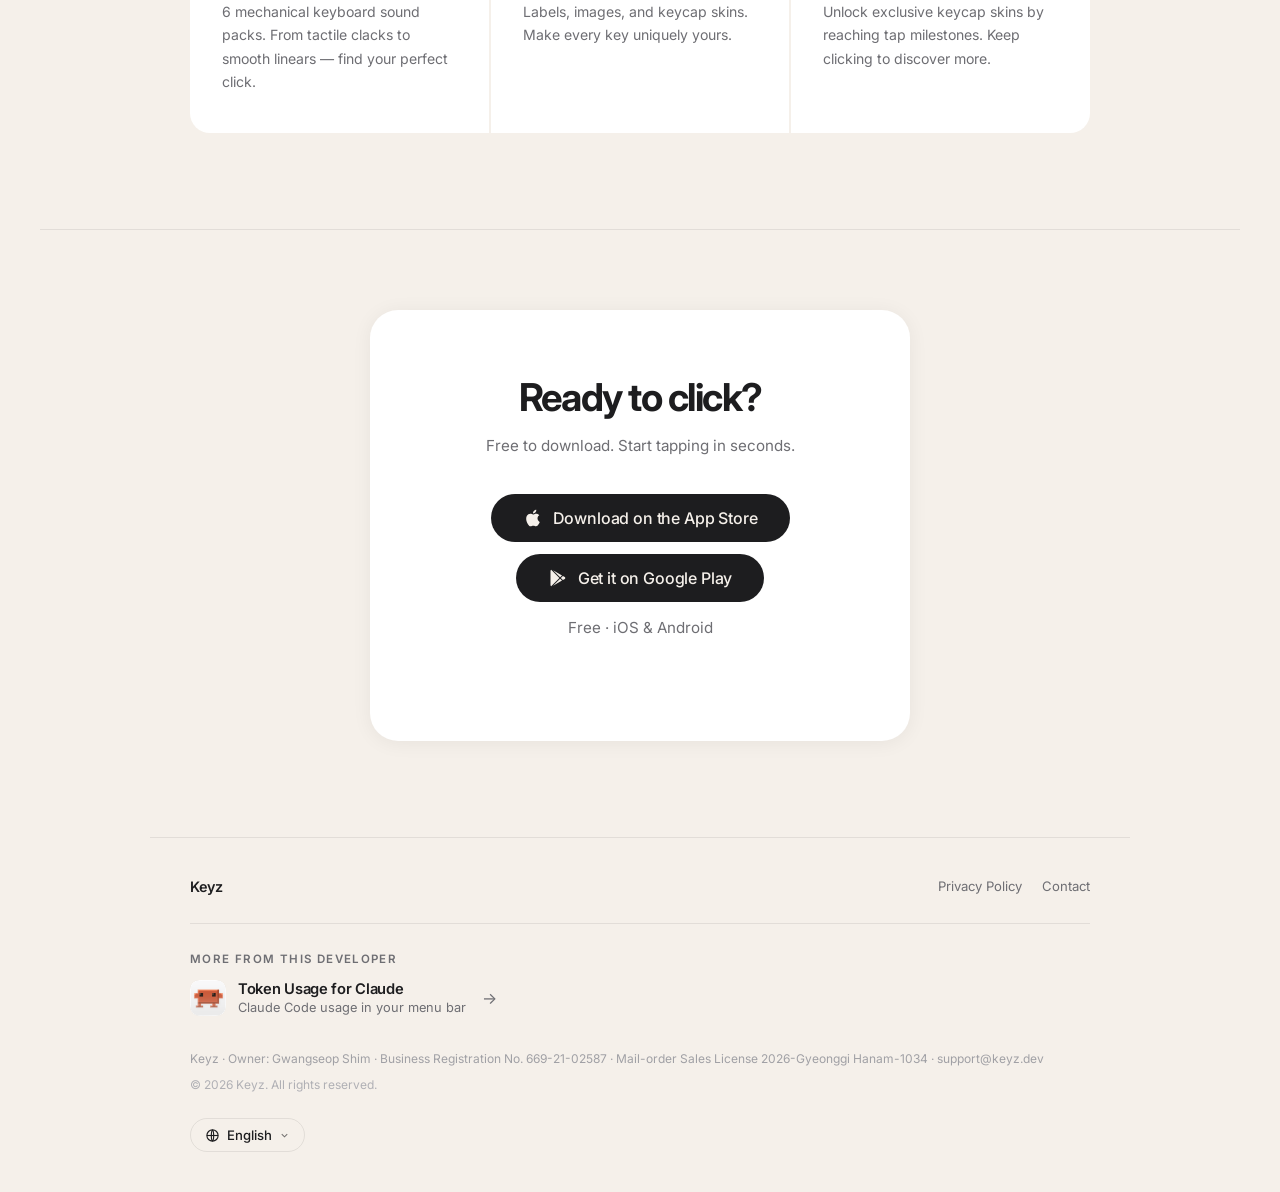
==== commit 00edefec: "Rename app "Token Meter for Claude" to "Token Usage for Claude" Display-name-only change across the " ====
--- a/index.html
+++ b/index.html
@@ -179,7 +179,7 @@
     <span class="footer-more-label">More from this developer</span>
     <a class="footer-more-link" href="/token-meter.html">
       <img class="fm-icon" src="/token-meter-icon.png" alt="" />
-      <span class="fm-text"><span class="fm-name">Token Meter for Claude</span><span class="fm-desc">Claude Code usage in your menu bar</span></span>
+      <span class="fm-text"><span class="fm-name">Token Usage for Claude</span><span class="fm-desc">Claude Code usage in your menu bar</span></span>
       <span class="fm-arrow">→</span>
     </a>
   </div>
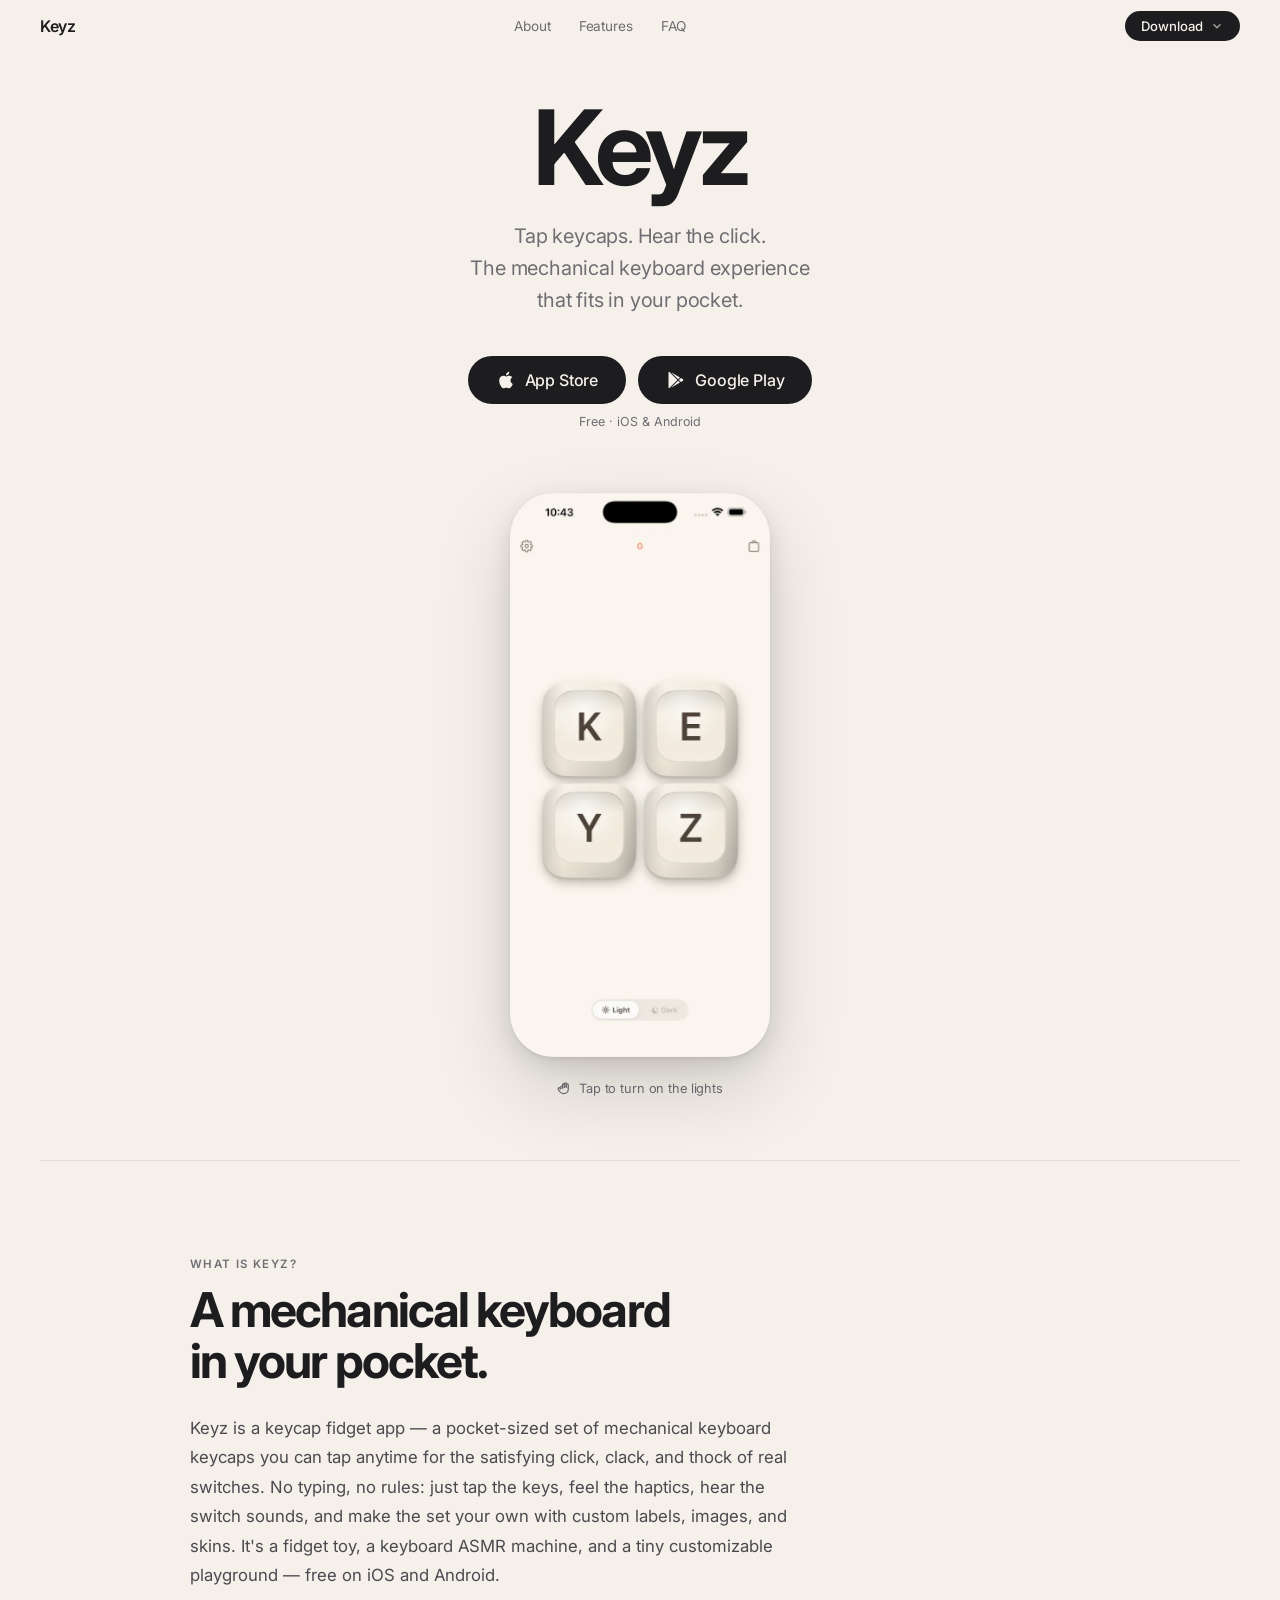
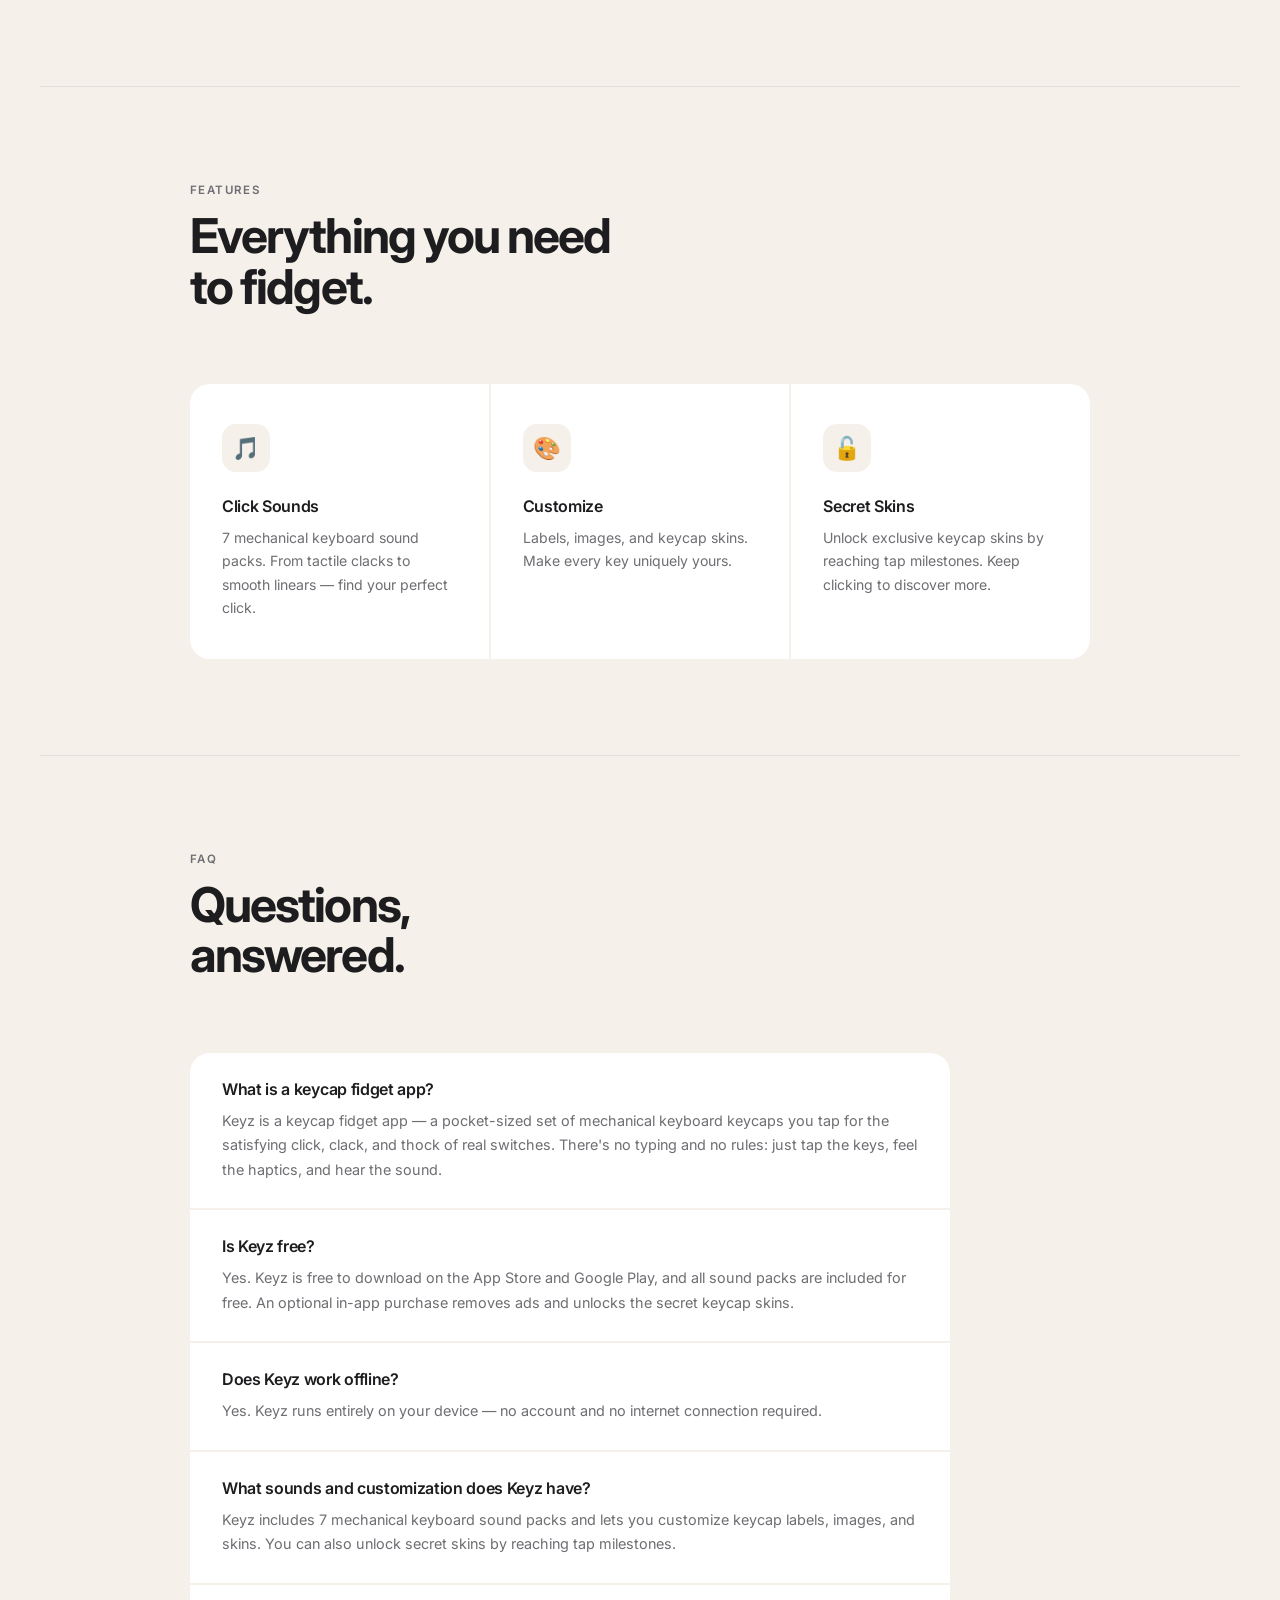
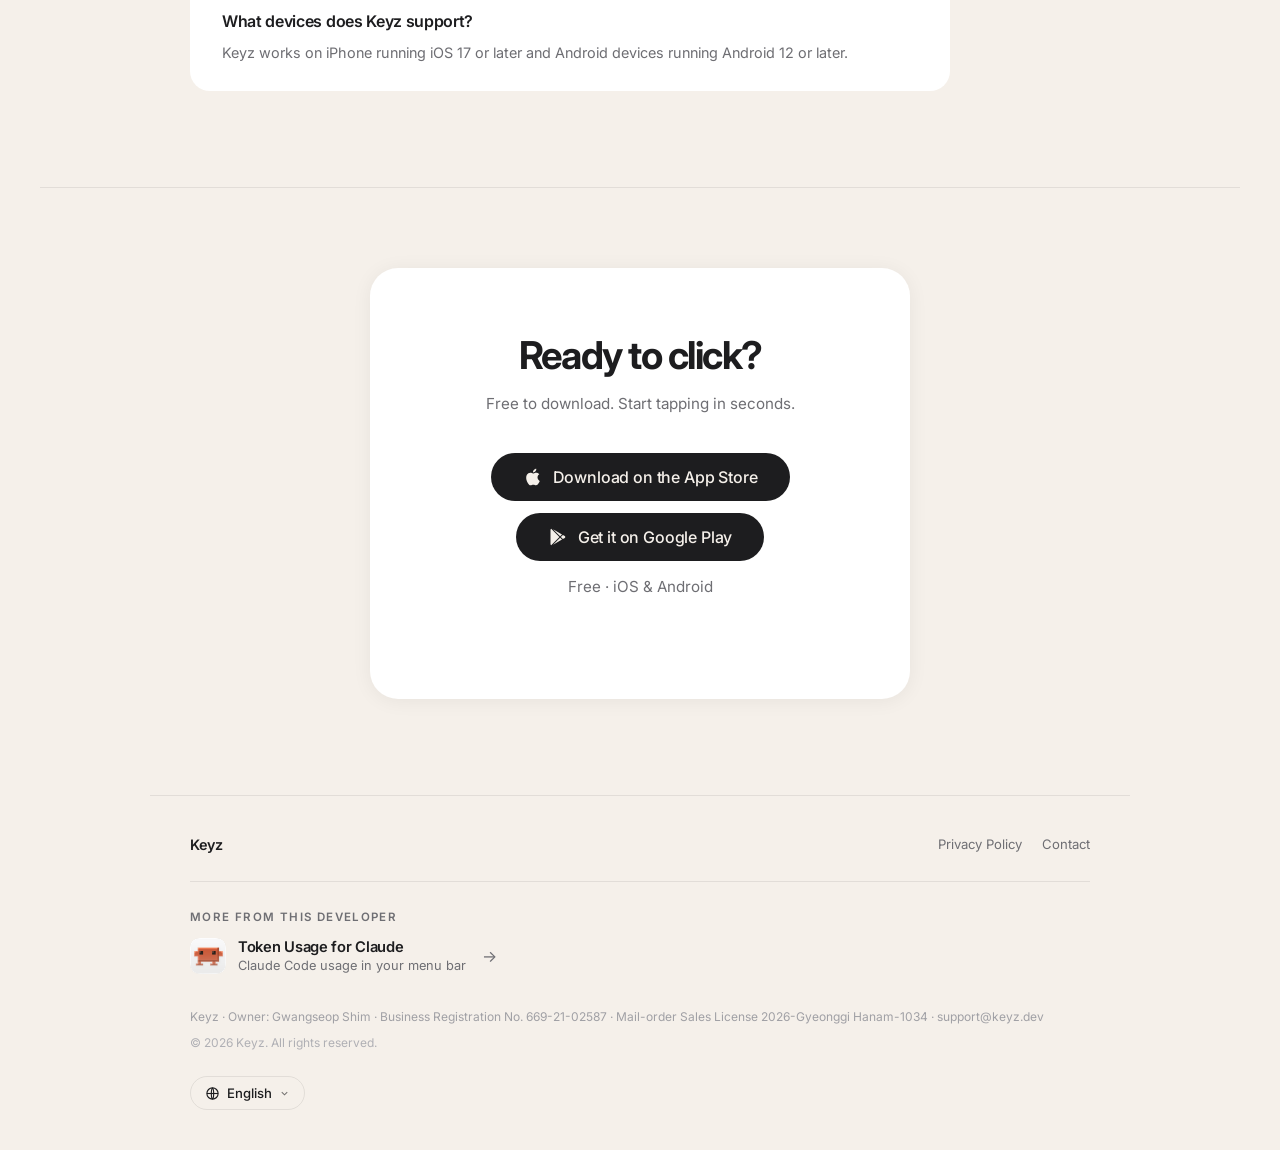
==== commit 9547e0f1: "SEO: add About + FAQ sections, FAQPage/richer schema, llms.txt Landing pages (EN/KO/JA) now include " ====
--- a/index.html
+++ b/index.html
@@ -43,6 +43,7 @@
   <meta property="og:image" content="https://keyz.dev/og-image.png" />
   <meta property="og:image:width" content="1200" />
   <meta property="og:image:height" content="630" />
+  <meta property="og:image:alt" content="Keyz — a keycap fidget app showing K E Y Z mechanical keyboard keycaps" />
   <meta property="og:locale" content="en_US" />
   <meta property="og:locale:alternate" content="ko_KR" />
   <meta property="og:locale:alternate" content="ja_JP" />
@@ -65,8 +66,52 @@
     "url": "https://keyz.dev/",
     "downloadUrl": ["https://apps.apple.com/app/id6770513549", "https://play.google.com/store/apps/details?id=com.simvibe.keyz"],
     "image": "https://keyz.dev/og-image.png",
+    "screenshot": "https://keyz.dev/og-image.png",
+    "applicationSubCategory": "Fidget & ASMR",
+    "featureList": [
+      "7 mechanical keyboard sound packs",
+      "Customizable keycap labels, images, and skins",
+      "Unlockable secret keycap skins",
+      "Haptic feedback on every tap",
+      "Works fully offline, no account needed"
+    ],
     "offers": { "@type": "Offer", "price": "0", "priceCurrency": "USD" },
     "author": { "@type": "Organization", "name": "Keyz", "url": "https://keyz.dev/" }
+  }
+  </script>
+
+  <!-- FAQ structured data -->
+  <script type="application/ld+json">
+  {
+    "@context": "https://schema.org",
+    "@type": "FAQPage",
+    "mainEntity": [
+      {
+        "@type": "Question",
+        "name": "What is a keycap fidget app?",
+        "acceptedAnswer": { "@type": "Answer", "text": "Keyz is a keycap fidget app — a pocket-sized set of mechanical keyboard keycaps you tap for the satisfying click, clack, and thock of real switches. There's no typing and no rules: just tap the keys, feel the haptics, and hear the sound." }
+      },
+      {
+        "@type": "Question",
+        "name": "Is Keyz free?",
+        "acceptedAnswer": { "@type": "Answer", "text": "Yes. Keyz is free to download on the App Store and Google Play, and all sound packs are included for free. An optional in-app purchase removes ads and unlocks the secret keycap skins." }
+      },
+      {
+        "@type": "Question",
+        "name": "Does Keyz work offline?",
+        "acceptedAnswer": { "@type": "Answer", "text": "Yes. Keyz runs entirely on your device — no account and no internet connection required." }
+      },
+      {
+        "@type": "Question",
+        "name": "What sounds and customization does Keyz have?",
+        "acceptedAnswer": { "@type": "Answer", "text": "Keyz includes 7 mechanical keyboard sound packs and lets you customize keycap labels, images, and skins. You can also unlock secret skins by reaching tap milestones." }
+      },
+      {
+        "@type": "Question",
+        "name": "What devices does Keyz support?",
+        "acceptedAnswer": { "@type": "Answer", "text": "Keyz works on iPhone running iOS 17 or later and Android devices running Android 12 or later." }
+      }
+    ]
   }
   </script>
 
@@ -79,6 +124,11 @@
 
 <nav id="nav">
   <div class="nav-logo">Keyz</div>
+  <div class="nav-links">
+    <a href="#about">About</a>
+    <a href="#features">Features</a>
+    <a href="#faq">FAQ</a>
+  </div>
   <div class="nav-dl-wrap">
     <button class="nav-dl" aria-haspopup="true" aria-expanded="false">
       Download
@@ -125,14 +175,22 @@
 
 <div class="divider"></div>
 
-<section class="features">
+<section class="about" id="about">
+  <p class="eyebrow reveal">What is Keyz?</p>
+  <h2 class="section-title reveal">A mechanical keyboard<br>in your pocket.</h2>
+  <p class="about-copy reveal">Keyz is a keycap fidget app — a pocket-sized set of mechanical keyboard keycaps you can tap anytime for the satisfying click, clack, and thock of real switches. No typing, no rules: just tap the keys, feel the haptics, hear the switch sounds, and make the set your own with custom labels, images, and skins. It's a fidget toy, a keyboard ASMR machine, and a tiny customizable playground — free on iOS and Android.</p>
+</section>
+
+<div class="divider"></div>
+
+<section class="features" id="features">
   <p class="eyebrow reveal">Features</p>
   <h2 class="section-title reveal">Everything you need<br>to fidget.</h2>
   <div class="feat-grid">
     <div class="feat reveal">
       <div class="feat-icon">🎵</div>
       <h3>Click Sounds</h3>
-      <p>6 mechanical keyboard sound packs. From tactile clacks to smooth linears — find your perfect click.</p>
+      <p>7 mechanical keyboard sound packs. From tactile clacks to smooth linears — find your perfect click.</p>
     </div>
     <div class="feat reveal">
       <div class="feat-icon">🎨</div>
@@ -143,6 +201,35 @@
       <div class="feat-icon">🔓</div>
       <h3>Secret Skins</h3>
       <p>Unlock exclusive keycap skins by reaching tap milestones. Keep clicking to discover more.</p>
+    </div>
+  </div>
+</section>
+
+<div class="divider"></div>
+
+<section class="faq" id="faq">
+  <p class="eyebrow reveal">FAQ</p>
+  <h2 class="section-title reveal">Questions,<br>answered.</h2>
+  <div class="faq-list">
+    <div class="faq-item reveal">
+      <h3>What is a keycap fidget app?</h3>
+      <p>Keyz is a keycap fidget app — a pocket-sized set of mechanical keyboard keycaps you tap for the satisfying click, clack, and thock of real switches. There's no typing and no rules: just tap the keys, feel the haptics, and hear the sound.</p>
+    </div>
+    <div class="faq-item reveal">
+      <h3>Is Keyz free?</h3>
+      <p>Yes. Keyz is free to download on the App Store and Google Play, and all sound packs are included for free. An optional in-app purchase removes ads and unlocks the secret keycap skins.</p>
+    </div>
+    <div class="faq-item reveal">
+      <h3>Does Keyz work offline?</h3>
+      <p>Yes. Keyz runs entirely on your device — no account and no internet connection required.</p>
+    </div>
+    <div class="faq-item reveal">
+      <h3>What sounds and customization does Keyz have?</h3>
+      <p>Keyz includes 7 mechanical keyboard sound packs and lets you customize keycap labels, images, and skins. You can also unlock secret skins by reaching tap milestones.</p>
+    </div>
+    <div class="faq-item reveal">
+      <h3>What devices does Keyz support?</h3>
+      <p>Keyz works on iPhone running iOS 17 or later and Android devices running Android 12 or later.</p>
     </div>
   </div>
 </section>
--- a/style.css
+++ b/style.css
@@ -262,13 +262,38 @@
 .lang-menu a.active { font-weight: 600; }
 .lang-menu a.active::after { content: "✓"; font-size: 0.78rem; color: var(--muted); }
 
+/* ANCHOR SCROLLING (offset for fixed nav) */
+html { scroll-behavior: smooth; }
+#about, #features, #faq { scroll-margin-top: 72px; }
+
+/* NAV ANCHOR LINKS */
+.nav-links { display: flex; gap: 28px; }
+.nav-links a {
+  font-size: 0.85rem; color: var(--muted); text-decoration: none;
+  letter-spacing: -0.01em; transition: color 0.15s;
+}
+.nav-links a:hover { color: var(--text); }
+
+/* ABOUT + FAQ (share the features container) */
+.about, .faq { padding: 96px 40px; max-width: 980px; margin: 0 auto; }
+.about .section-title { margin-bottom: 28px; }
+.about-copy { max-width: 620px; font-size: 1.05rem; line-height: 1.75; color: #4a4a4f; }
+
+.faq-list { display: flex; flex-direction: column; gap: 2px; max-width: 760px; }
+.faq-item { background: var(--white); padding: 26px 32px; }
+.faq-item:first-child { border-radius: 20px 20px 0 0; }
+.faq-item:last-child  { border-radius: 0 0 20px 20px; }
+.faq-item h3 { font-size: 1rem; font-weight: 600; letter-spacing: -0.02em; margin-bottom: 10px; }
+.faq-item p  { font-size: 0.9rem; color: var(--muted); line-height: 1.7; }
+
 /* REVEAL */
 .reveal { opacity: 0; transform: translateY(24px); transition: opacity 0.65s ease, transform 0.65s ease; }
 .reveal.show { opacity: 1; transform: translateY(0); }
 
 @media (max-width: 720px) {
   #nav { padding: 0 20px; }
-  .features { padding: 72px 20px; }
+  .nav-links { display: none; }
+  .features, .about, .faq { padding: 72px 20px; }
   .feat-grid { grid-template-columns: 1fr; }
   .feat:first-child { border-radius: 20px 20px 0 0; }
   .feat:last-child  { border-radius: 0 0 20px 20px; }
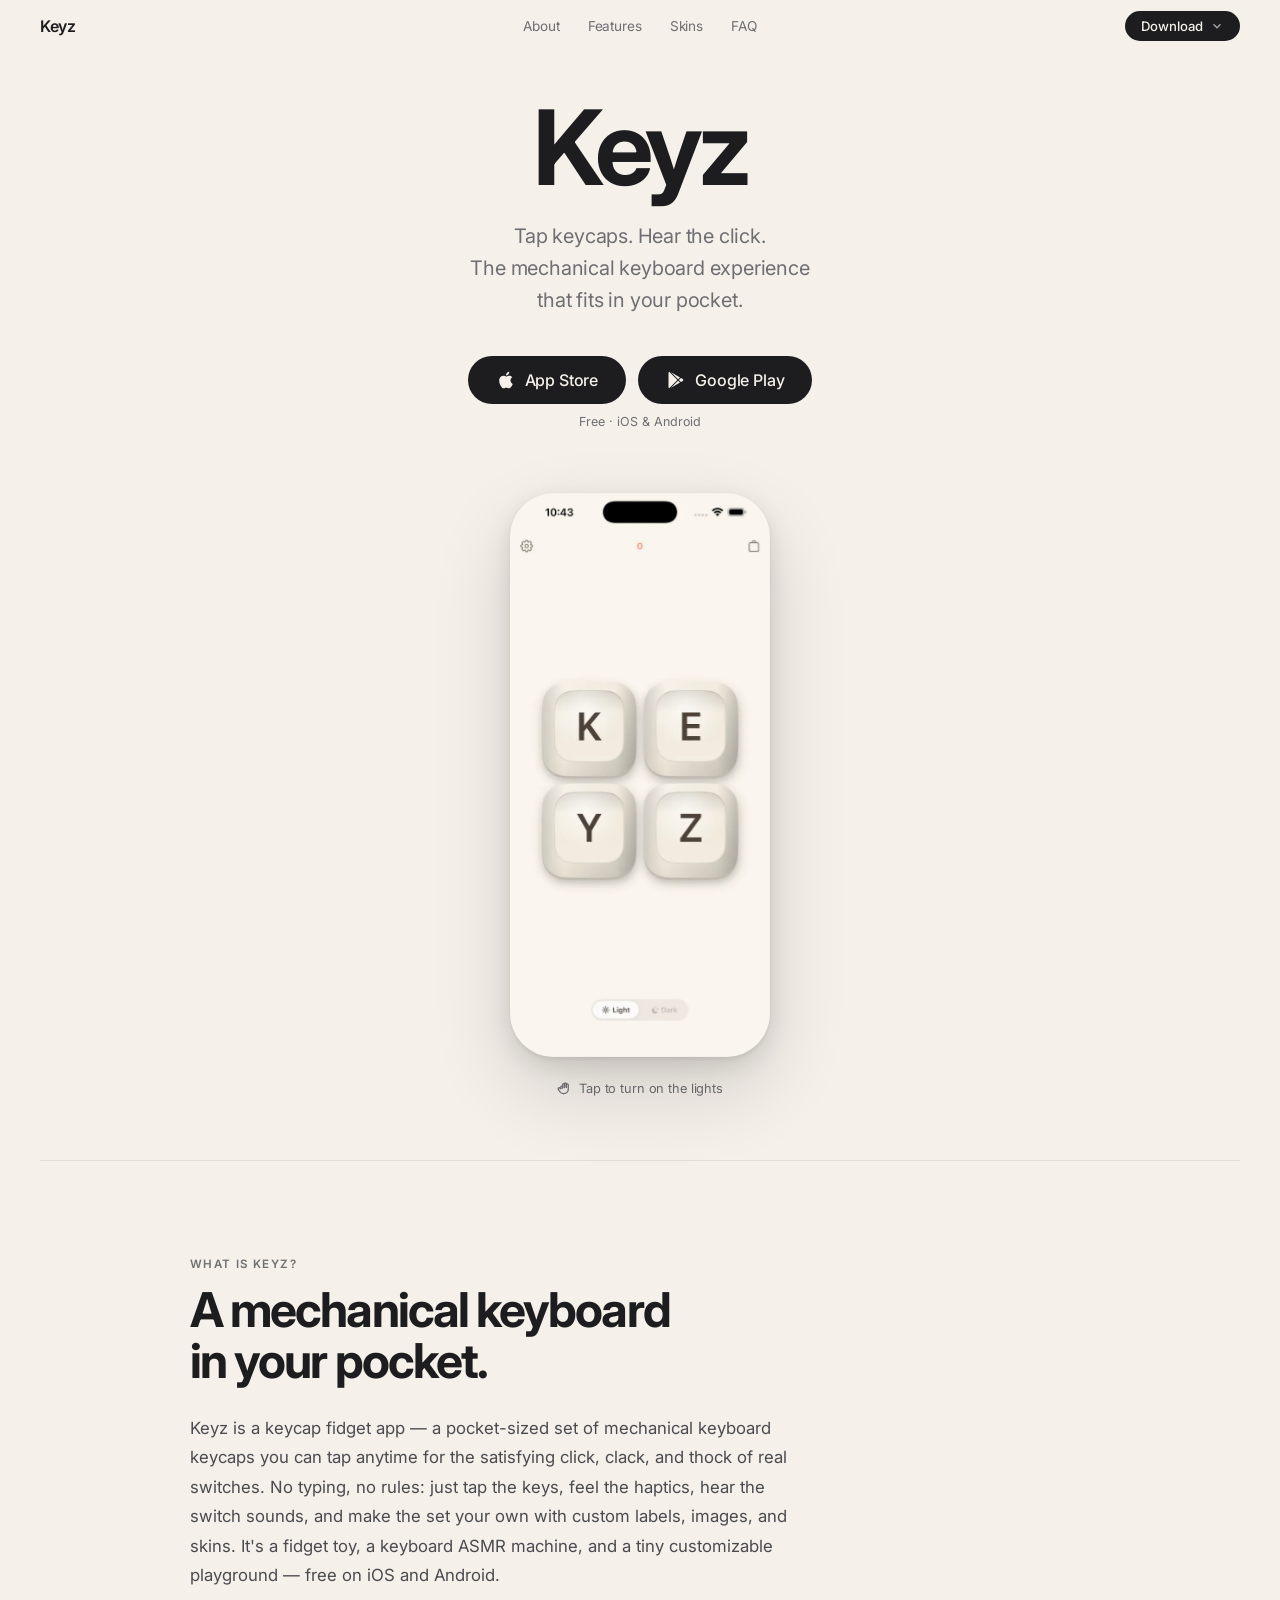
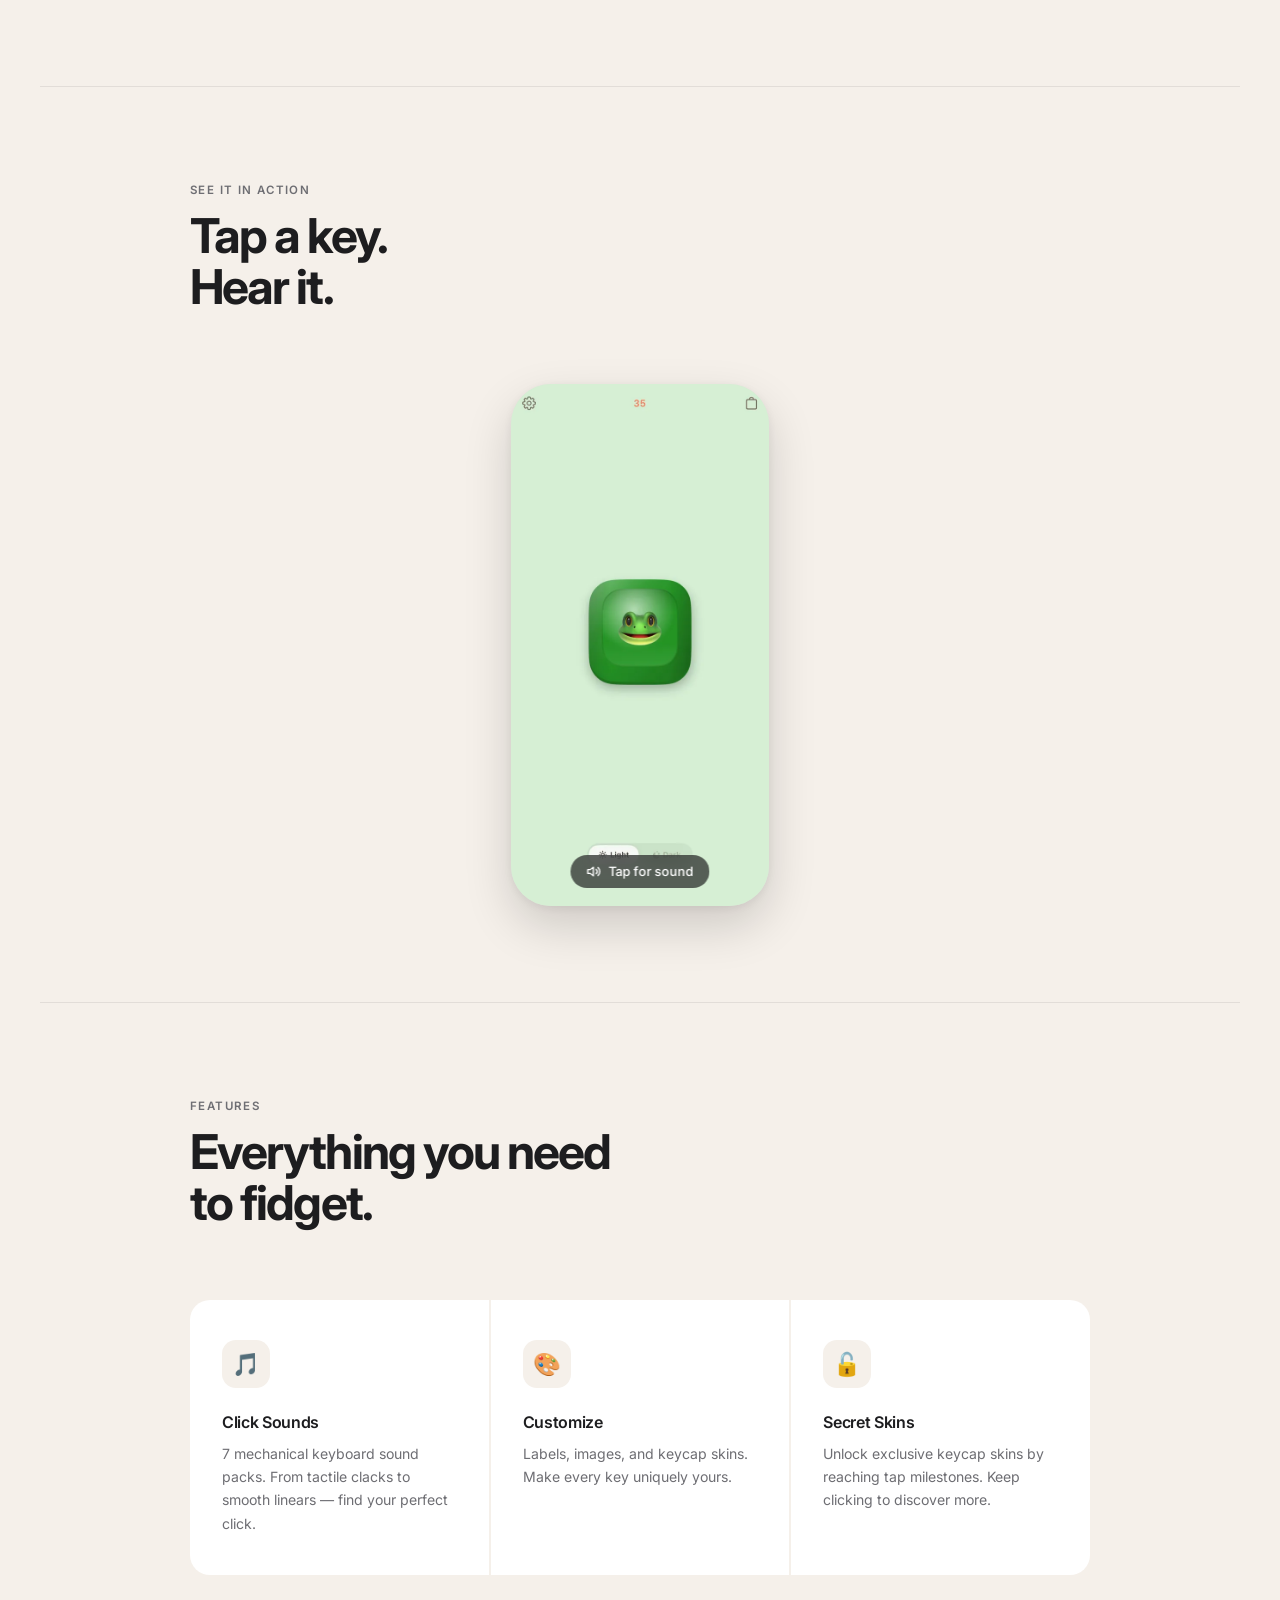
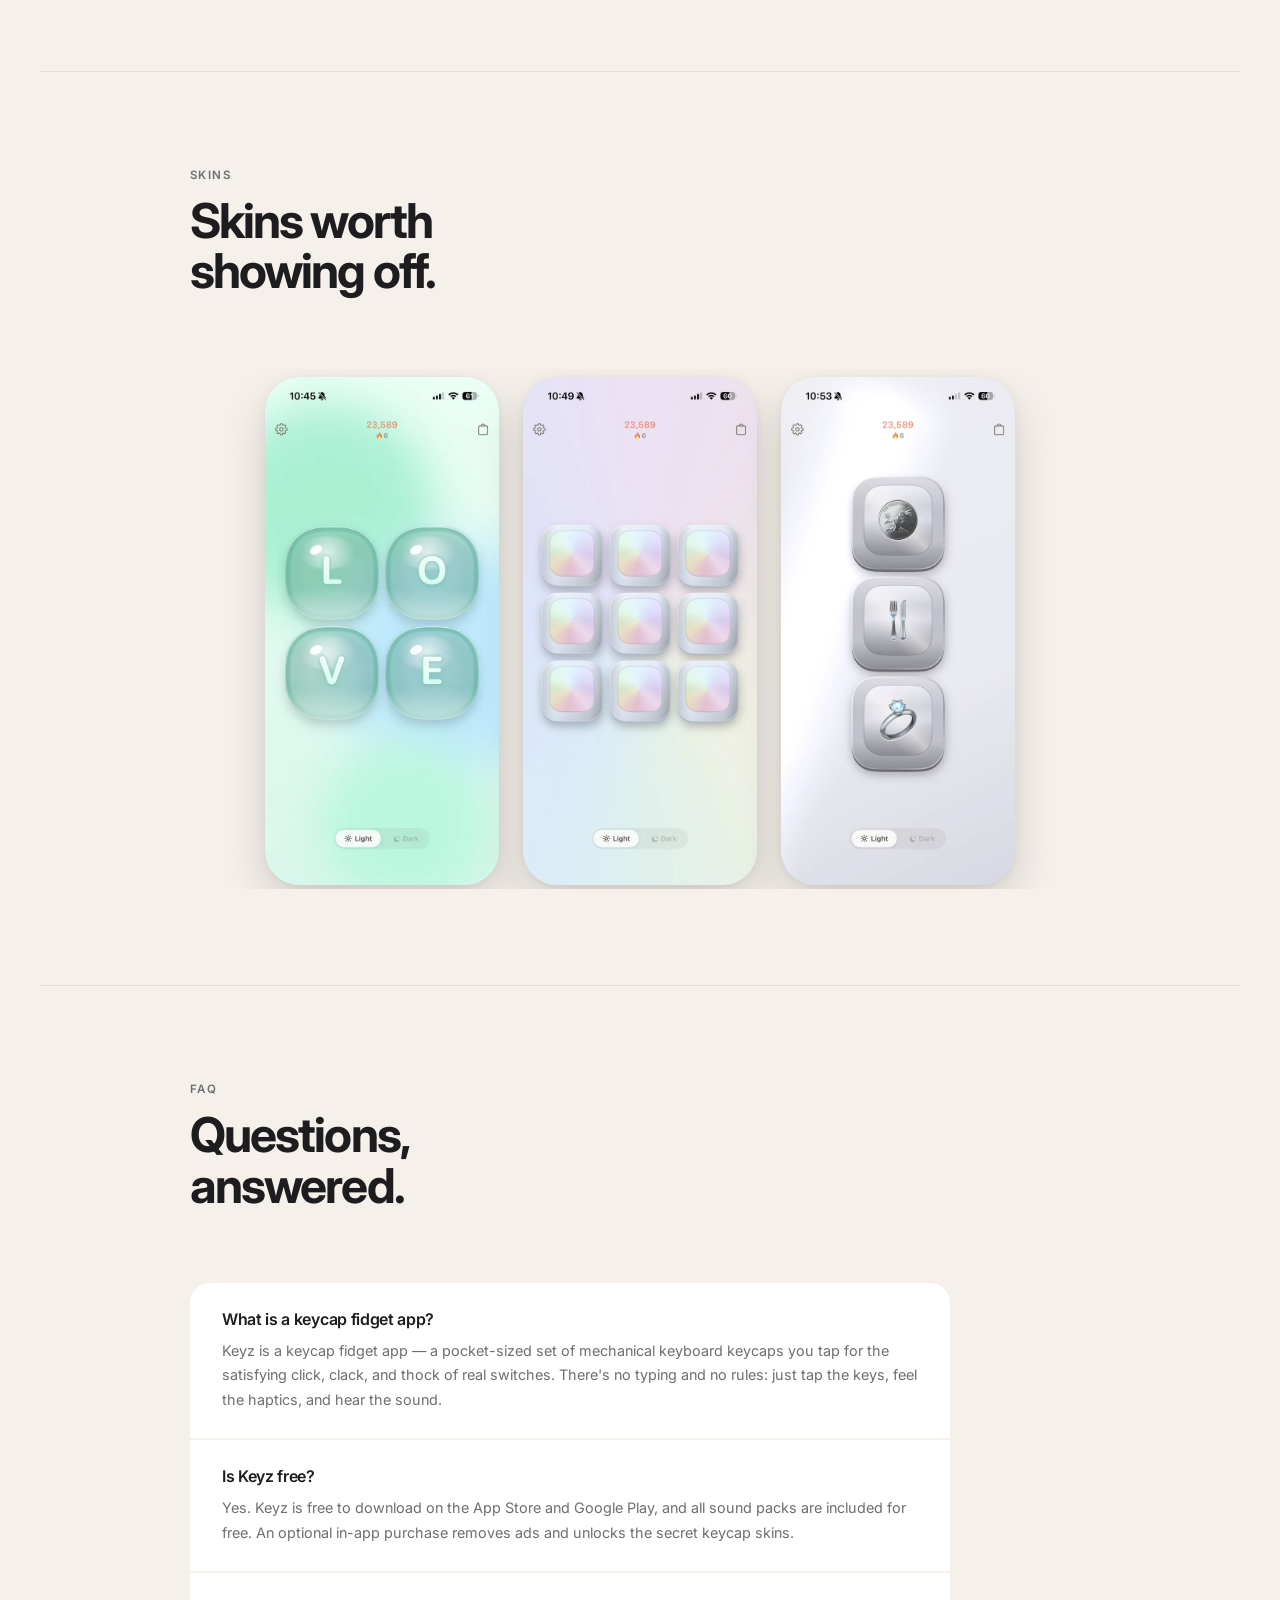
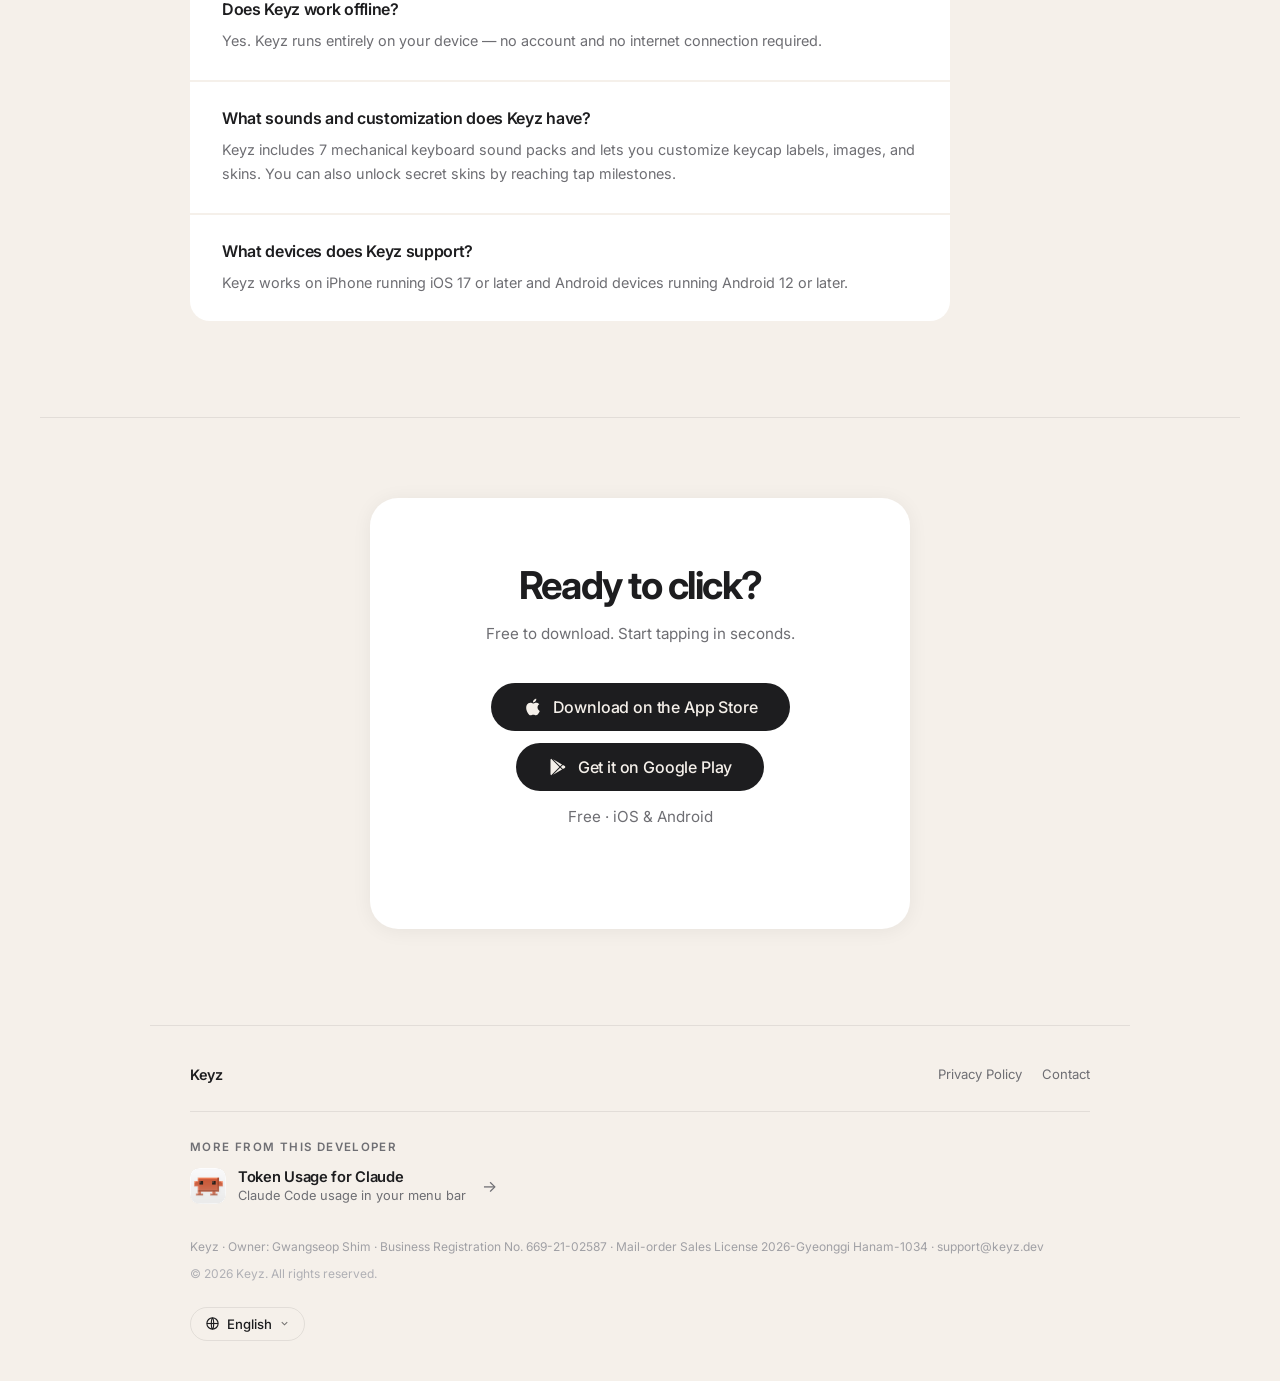
==== commit b0707892: "Add skins gallery and a demo video to the landing pages New "Skins" gallery (3 optimized WebP screen" ====
--- a/index.html
+++ b/index.html
@@ -66,7 +66,7 @@
     "url": "https://keyz.dev/",
     "downloadUrl": ["https://apps.apple.com/app/id6770513549", "https://play.google.com/store/apps/details?id=com.simvibe.keyz"],
     "image": "https://keyz.dev/og-image.png",
-    "screenshot": "https://keyz.dev/og-image.png",
+    "screenshot": ["https://keyz.dev/skin-love.webp", "https://keyz.dev/skin-aurora.webp", "https://keyz.dev/skin-silver.webp"],
     "applicationSubCategory": "Fidget & ASMR",
     "featureList": [
       "7 mechanical keyboard sound packs",
@@ -115,6 +115,20 @@
   }
   </script>
 
+  <!-- Demo video structured data -->
+  <script type="application/ld+json">
+  {
+    "@context": "https://schema.org",
+    "@type": "VideoObject",
+    "name": "Keyz — tapping a frog keycap",
+    "description": "A quick look at Keyz: tapping a frog keycap plays a frog croak sound with a springy press animation.",
+    "thumbnailUrl": "https://keyz.dev/keyz-demo-poster.webp",
+    "uploadDate": "2026-07-05",
+    "contentUrl": "https://keyz.dev/keyz-demo.mp4",
+    "duration": "PT6S"
+  }
+  </script>
+
   <link rel="preconnect" href="https://fonts.googleapis.com" />
   <link rel="preconnect" href="https://fonts.gstatic.com" crossorigin />
   <link href="https://fonts.googleapis.com/css2?family=Inter:wght@300;400;500;600;700&display=swap" rel="stylesheet" />
@@ -127,6 +141,7 @@
   <div class="nav-links">
     <a href="#about">About</a>
     <a href="#features">Features</a>
+    <a href="#skins">Skins</a>
     <a href="#faq">FAQ</a>
   </div>
   <div class="nav-dl-wrap">
@@ -183,6 +198,22 @@
 
 <div class="divider"></div>
 
+<section class="demo" id="demo">
+  <p class="eyebrow reveal">See it in action</p>
+  <h2 class="section-title reveal">Tap a key.<br>Hear it.</h2>
+  <div class="demo-video reveal">
+    <video id="demoVid" playsinline autoplay muted loop poster="/keyz-demo-poster.webp" width="600" height="1214" aria-label="A frog keycap in Keyz playing a croak sound when tapped">
+      <source src="/keyz-demo.mp4" type="video/mp4" />
+    </video>
+    <button class="demo-sound" id="demoSound" aria-label="Turn sound on">
+      <svg viewBox="0 0 24 24" fill="none" stroke="currentColor" stroke-width="2" stroke-linecap="round" stroke-linejoin="round"><path d="M11 5 6 9H2v6h4l5 4V5z"/><path d="M15.5 8.5a5 5 0 0 1 0 7"/><path d="M18.5 5.5a9 9 0 0 1 0 13"/></svg>
+      Tap for sound
+    </button>
+  </div>
+</section>
+
+<div class="divider"></div>
+
 <section class="features" id="features">
   <p class="eyebrow reveal">Features</p>
   <h2 class="section-title reveal">Everything you need<br>to fidget.</h2>
@@ -202,6 +233,18 @@
       <h3>Secret Skins</h3>
       <p>Unlock exclusive keycap skins by reaching tap milestones. Keep clicking to discover more.</p>
     </div>
+  </div>
+</section>
+
+<div class="divider"></div>
+
+<section class="skins" id="skins">
+  <p class="eyebrow reveal">Skins</p>
+  <h2 class="section-title reveal">Skins worth<br>showing off.</h2>
+  <div class="skins-row">
+    <img class="shot reveal" src="/skin-love.webp" width="600" height="1304" loading="lazy" alt="Keyz translucent jelly keycap skin spelling LOVE in mint green" />
+    <img class="shot reveal" src="/skin-aurora.webp" width="600" height="1304" loading="lazy" alt="Keyz iridescent holographic pastel keycap skin shown in a 3-by-3 grid" />
+    <img class="shot reveal" src="/skin-silver.webp" width="600" height="1304" loading="lazy" alt="Keyz polished silver metal keycaps embossed with a coin, cutlery, and a diamond ring" />
   </div>
 </section>
 
--- a/style.css
+++ b/style.css
@@ -264,10 +264,11 @@
 
 /* ANCHOR SCROLLING (offset for fixed nav) */
 html { scroll-behavior: smooth; }
-#about, #features, #faq { scroll-margin-top: 72px; }
-
-/* NAV ANCHOR LINKS */
-.nav-links { display: flex; gap: 28px; }
+#about, #demo, #features, #skins, #faq { scroll-margin-top: 72px; }
+
+/* NAV ANCHOR LINKS (absolutely centered in the viewport, independent of
+   the logo/download widths on either side) */
+.nav-links { display: flex; gap: 28px; position: absolute; left: 50%; transform: translateX(-50%); }
 .nav-links a {
   font-size: 0.85rem; color: var(--muted); text-decoration: none;
   letter-spacing: -0.01em; transition: color 0.15s;
@@ -286,6 +287,42 @@
 .faq-item h3 { font-size: 1rem; font-weight: 600; letter-spacing: -0.02em; margin-bottom: 10px; }
 .faq-item p  { font-size: 0.9rem; color: var(--muted); line-height: 1.7; }
 
+/* DEMO VIDEO */
+.demo { padding: 96px 40px; max-width: 980px; margin: 0 auto; }
+.demo-video { position: relative; width: 258px; margin: 0 auto; }
+.demo-video video {
+  width: 100%; height: auto; display: block; border-radius: 40px;
+  background: #dfe8dc;
+  box-shadow: 0 2px 8px rgba(0,0,0,0.06), 0 20px 48px rgba(0,0,0,0.16);
+}
+.demo-sound {
+  position: absolute; left: 50%; bottom: 18px; transform: translateX(-50%);
+  display: inline-flex; align-items: center; gap: 7px;
+  padding: 9px 16px; border: none; border-radius: 100px; white-space: nowrap;
+  background: rgba(20,20,22,0.66); color: #fff;
+  backdrop-filter: blur(8px); -webkit-backdrop-filter: blur(8px);
+  font-family: inherit; font-size: 0.8rem; font-weight: 500; cursor: pointer;
+  transition: background 0.15s, opacity 0.3s;
+}
+.demo-sound:hover { background: rgba(20,20,22,0.82); }
+.demo-sound svg { width: 15px; height: 15px; }
+.demo-sound.playing { opacity: 0; pointer-events: none; }
+
+/* SKINS GALLERY */
+.skins { padding: 96px 40px; max-width: 980px; margin: 0 auto; }
+.skins-row {
+  display: flex; gap: 24px; justify-content: center;
+  overflow-x: auto; padding: 8px 4px 4px;
+  scroll-snap-type: x mandatory; -webkit-overflow-scrolling: touch;
+  scrollbar-width: none;
+}
+.skins-row::-webkit-scrollbar { display: none; }
+.shot {
+  flex: 0 0 auto; width: 234px; height: auto; display: block;
+  border-radius: 34px; scroll-snap-align: center; background: var(--white);
+  box-shadow: 0 2px 8px rgba(0,0,0,0.06), 0 20px 48px rgba(0,0,0,0.14);
+}
+
 /* REVEAL */
 .reveal { opacity: 0; transform: translateY(24px); transition: opacity 0.65s ease, transform 0.65s ease; }
 .reveal.show { opacity: 1; transform: translateY(0); }
@@ -293,7 +330,8 @@
 @media (max-width: 720px) {
   #nav { padding: 0 20px; }
   .nav-links { display: none; }
-  .features, .about, .faq { padding: 72px 20px; }
+  .features, .about, .faq, .skins, .demo { padding: 72px 20px; }
+  .skins-row { justify-content: flex-start; }
   .feat-grid { grid-template-columns: 1fr; }
   .feat:first-child { border-radius: 20px 20px 0 0; }
   .feat:last-child  { border-radius: 0 0 20px 20px; }
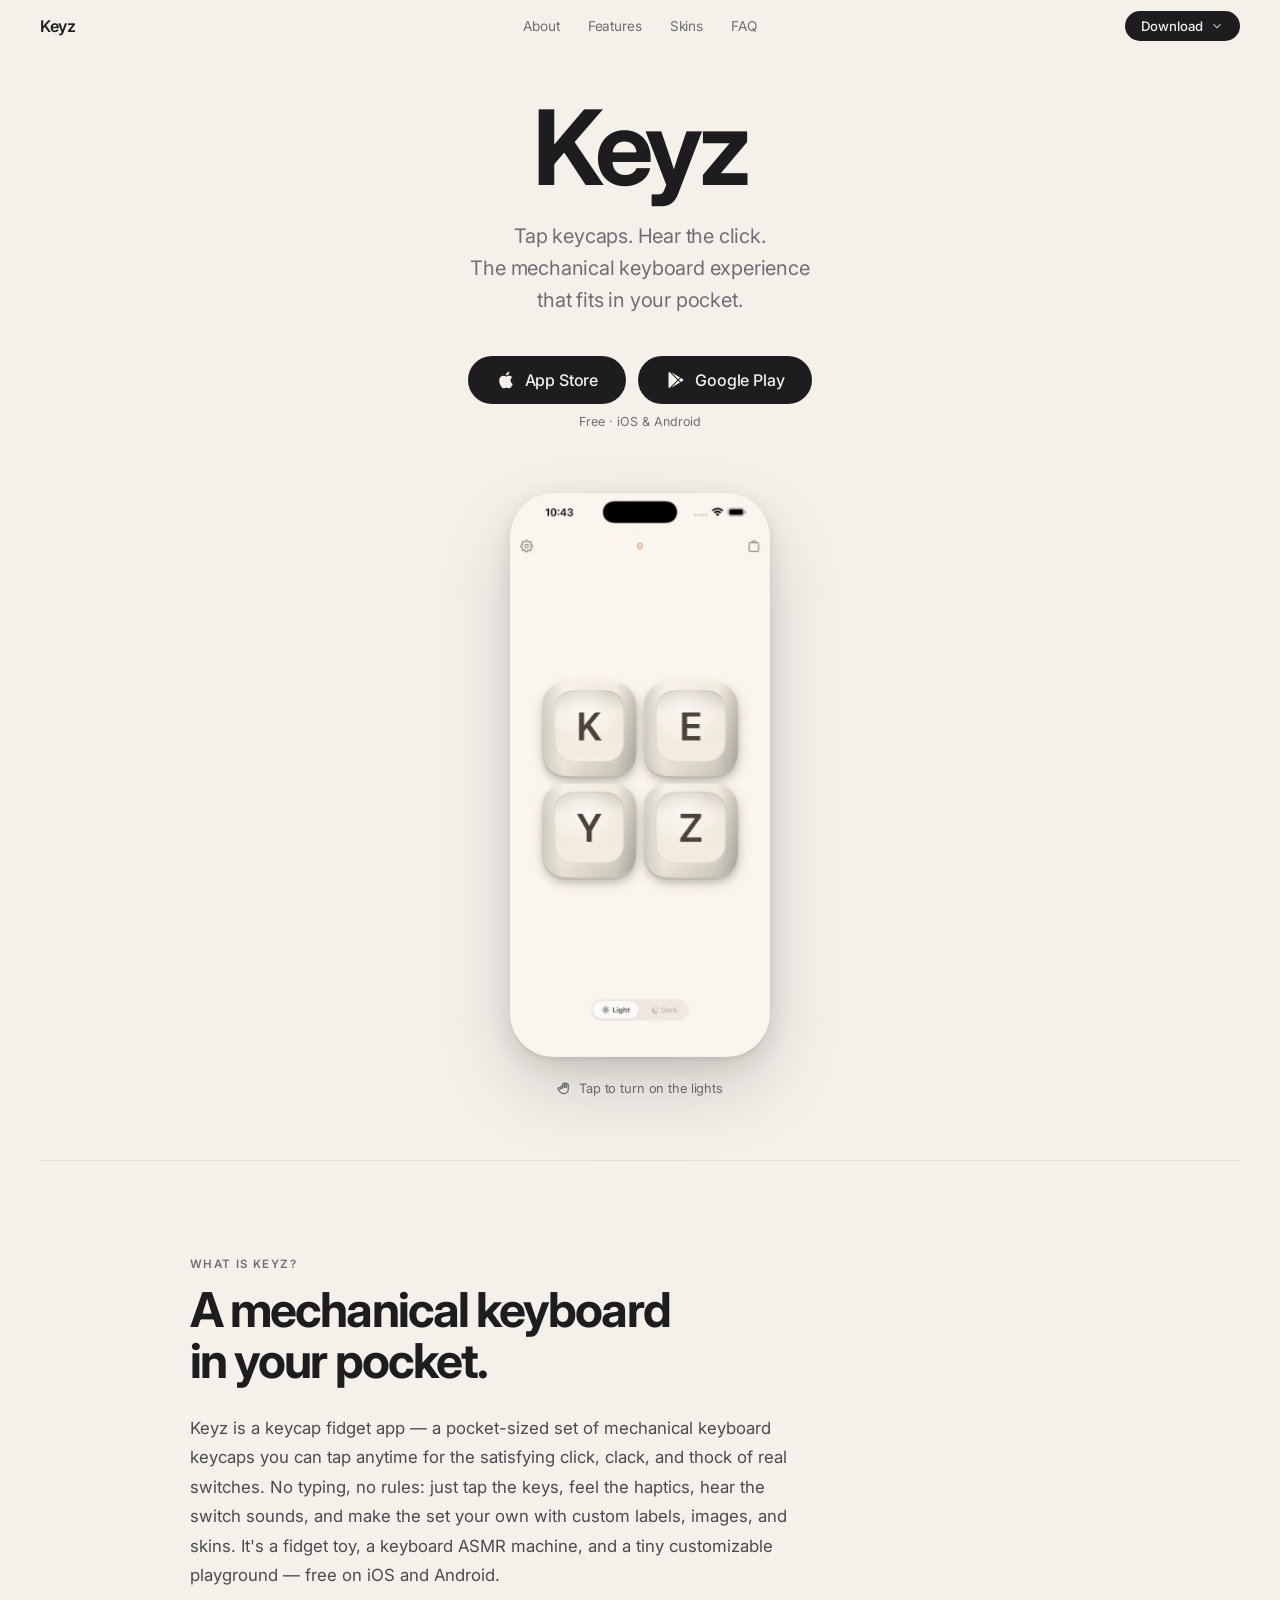
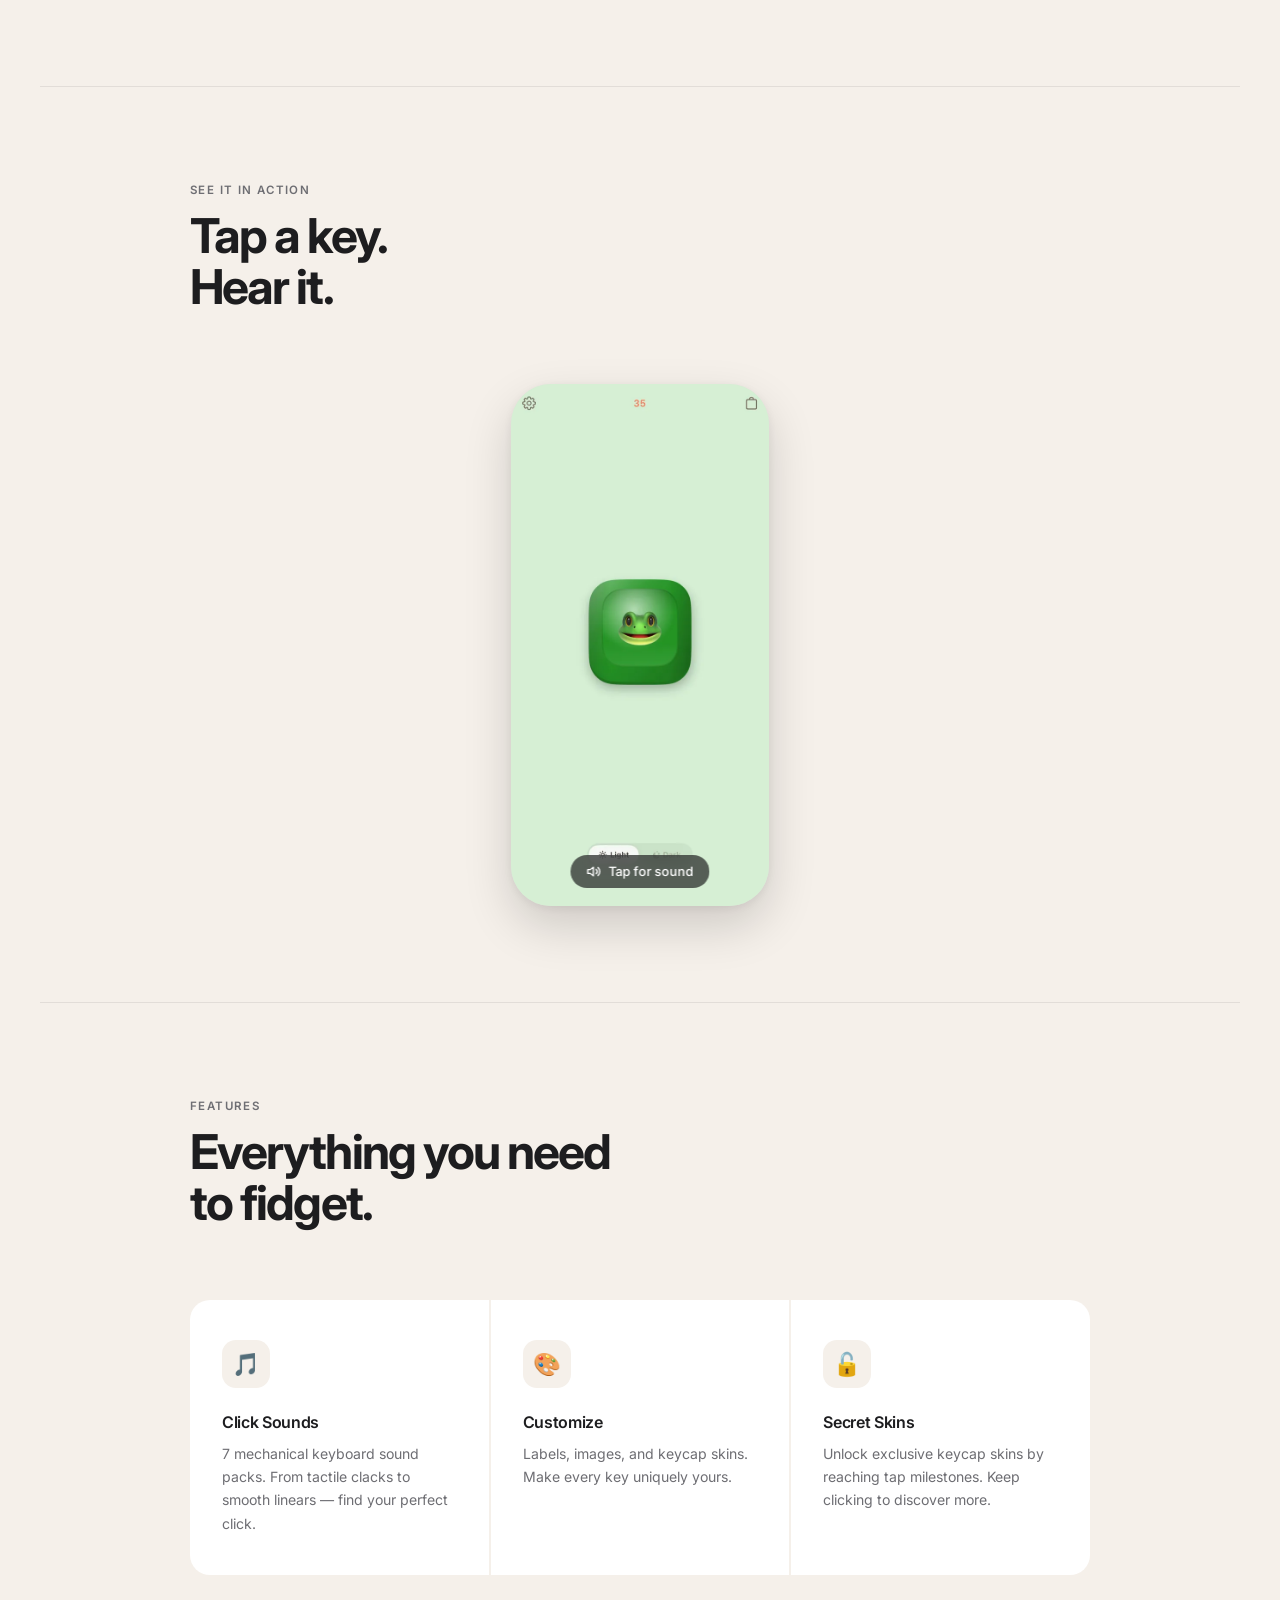
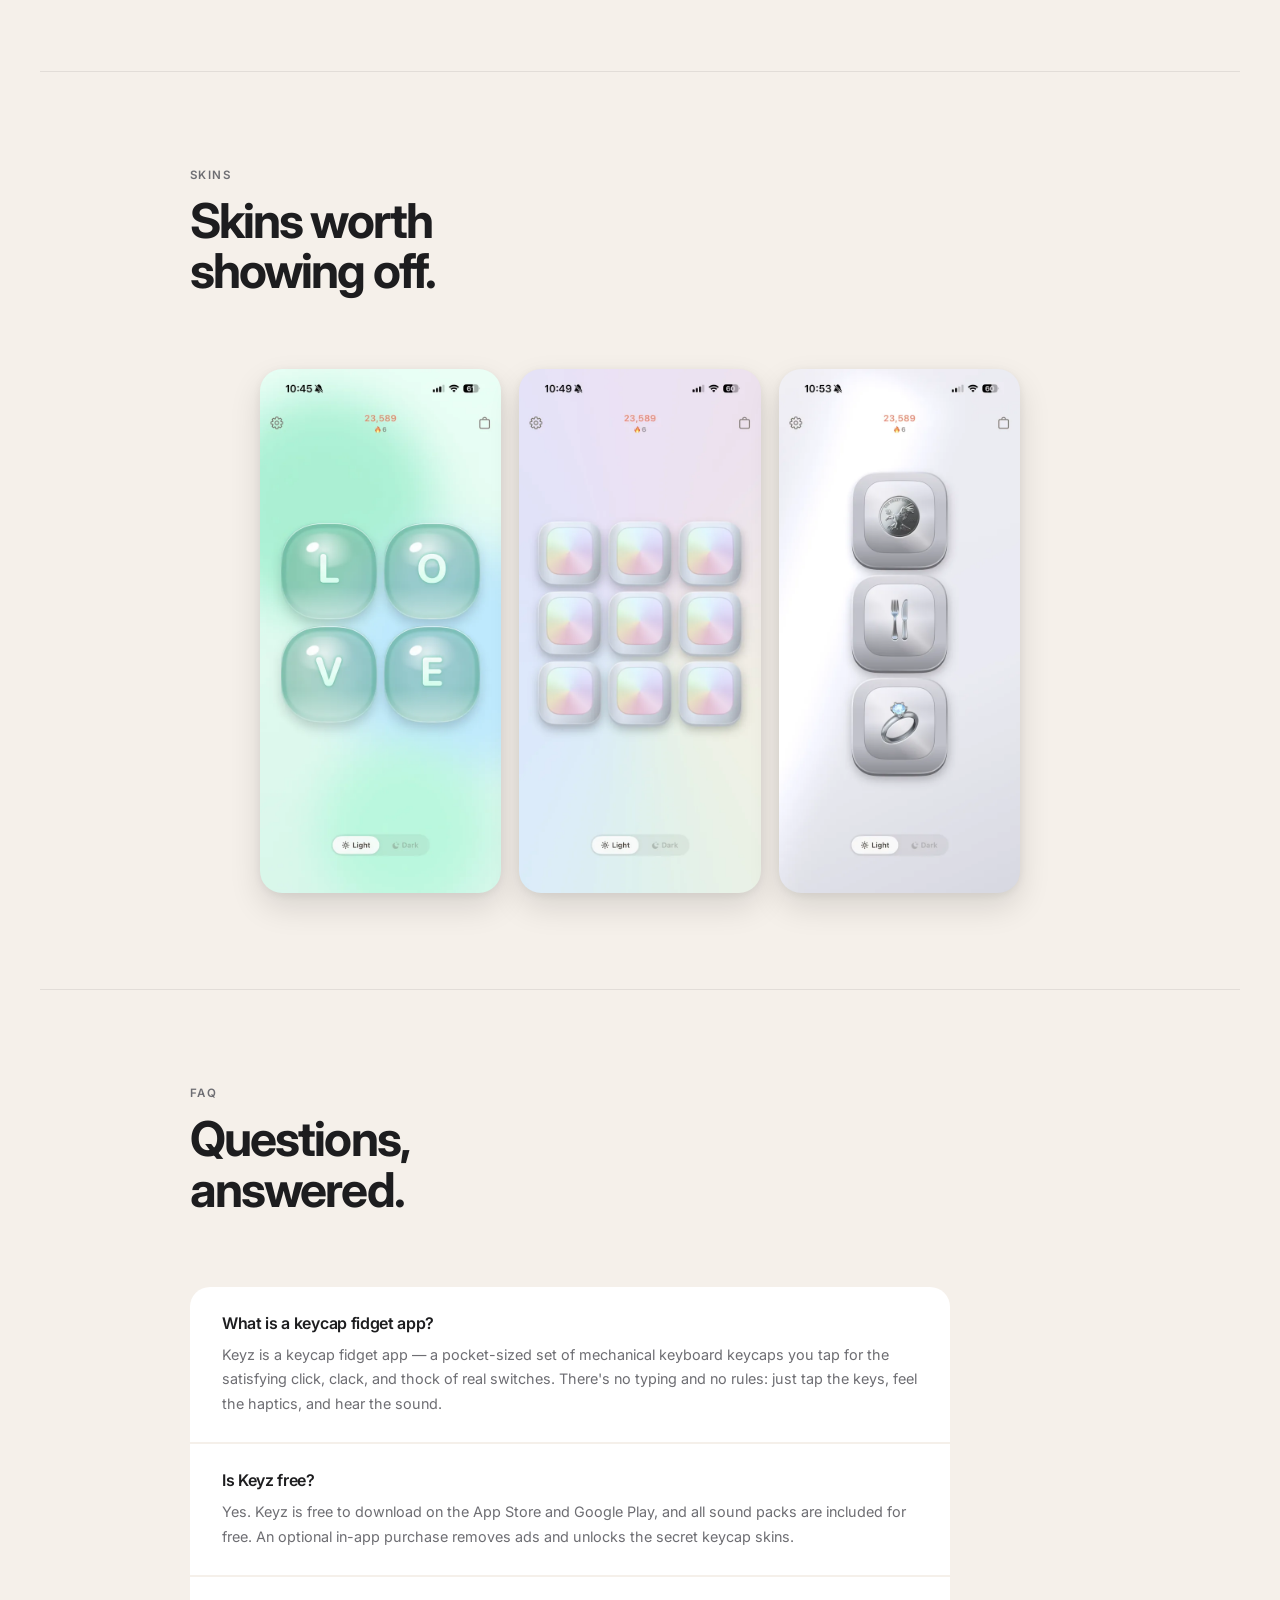
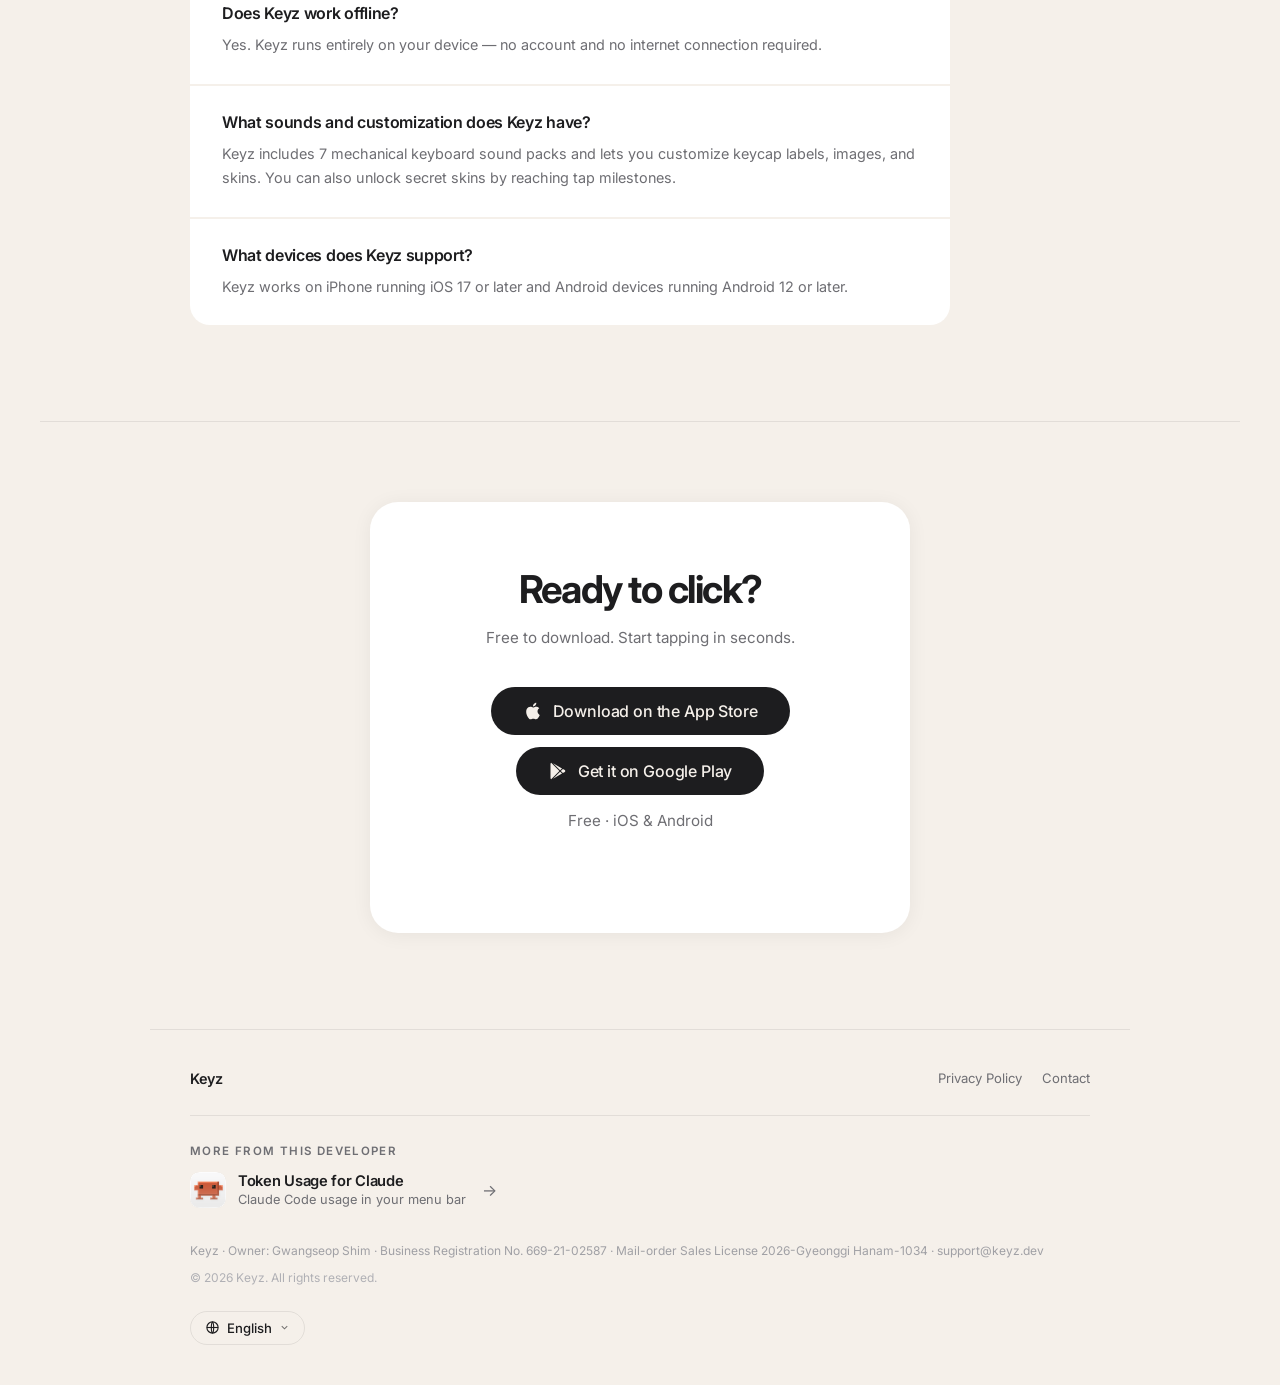
==== commit 8a86b6c5: "Skins gallery: thumbnail grid + lightbox; demo sound toggle Replace the mobile horizontal-scroll car" ====
--- a/index.html
+++ b/index.html
@@ -205,9 +205,15 @@
     <video id="demoVid" playsinline autoplay muted loop poster="/keyz-demo-poster.webp" width="600" height="1214" aria-label="A frog keycap in Keyz playing a croak sound when tapped">
       <source src="/keyz-demo.mp4" type="video/mp4" />
     </video>
-    <button class="demo-sound" id="demoSound" aria-label="Turn sound on">
-      <svg viewBox="0 0 24 24" fill="none" stroke="currentColor" stroke-width="2" stroke-linecap="round" stroke-linejoin="round"><path d="M11 5 6 9H2v6h4l5 4V5z"/><path d="M15.5 8.5a5 5 0 0 1 0 7"/><path d="M18.5 5.5a9 9 0 0 1 0 13"/></svg>
-      Tap for sound
+    <button class="demo-sound" id="demoSound" aria-pressed="false" aria-label="Toggle sound">
+      <span class="ds-off">
+        <svg viewBox="0 0 24 24" fill="none" stroke="currentColor" stroke-width="2" stroke-linecap="round" stroke-linejoin="round"><path d="M11 5 6 9H2v6h4l5 4V5z"/><path d="M15.5 8.5a5 5 0 0 1 0 7"/><path d="M18.5 5.5a9 9 0 0 1 0 13"/></svg>
+        Tap for sound
+      </span>
+      <span class="ds-on">
+        <svg viewBox="0 0 24 24" fill="none" stroke="currentColor" stroke-width="2" stroke-linecap="round" stroke-linejoin="round"><path d="M11 5 6 9H2v6h4l5 4V5z"/><line x1="22" y1="9" x2="16" y2="15"/><line x1="16" y1="9" x2="22" y2="15"/></svg>
+        Mute
+      </span>
     </button>
   </div>
 </section>
@@ -331,6 +337,11 @@
   </div>
 </footer>
 
+<div class="lightbox" id="lightbox" aria-hidden="true">
+  <button class="lightbox-close" aria-label="Close">&times;</button>
+  <img class="lightbox-img" id="lightboxImg" src="" alt="" />
+</div>
+
 <script src="/app.js?v=2"></script>
 </body>
 </html>
--- a/style.css
+++ b/style.css
@@ -306,22 +306,50 @@
 }
 .demo-sound:hover { background: rgba(20,20,22,0.82); }
 .demo-sound svg { width: 15px; height: 15px; }
-.demo-sound.playing { opacity: 0; pointer-events: none; }
-
-/* SKINS GALLERY */
+.demo-sound > span { display: inline-flex; align-items: center; gap: 7px; }
+.demo-sound .ds-on { display: none; }
+.demo-sound.on .ds-off { display: none; }
+.demo-sound.on .ds-on { display: inline-flex; }
+
+/* SKINS GALLERY — tappable thumbnail grid (opens the lightbox) */
 .skins { padding: 96px 40px; max-width: 980px; margin: 0 auto; }
 .skins-row {
-  display: flex; gap: 24px; justify-content: center;
-  overflow-x: auto; padding: 8px 4px 4px;
-  scroll-snap-type: x mandatory; -webkit-overflow-scrolling: touch;
-  scrollbar-width: none;
-}
-.skins-row::-webkit-scrollbar { display: none; }
+  display: grid; grid-template-columns: repeat(3, 1fr); gap: 18px;
+  max-width: 760px; margin: 0 auto;
+}
 .shot {
-  flex: 0 0 auto; width: 234px; height: auto; display: block;
-  border-radius: 34px; scroll-snap-align: center; background: var(--white);
-  box-shadow: 0 2px 8px rgba(0,0,0,0.06), 0 20px 48px rgba(0,0,0,0.14);
-}
+  width: 100%; height: auto; display: block; cursor: pointer;
+  border-radius: 22px; background: var(--white);
+  box-shadow: 0 2px 8px rgba(0,0,0,0.06), 0 14px 32px rgba(0,0,0,0.12);
+  transition: transform 0.18s ease, box-shadow 0.18s ease;
+}
+.shot:hover { transform: translateY(-3px); box-shadow: 0 2px 8px rgba(0,0,0,0.06), 0 22px 44px rgba(0,0,0,0.18); }
+.shot:focus-visible { outline: 2px solid var(--text); outline-offset: 3px; }
+
+/* LIGHTBOX */
+.lightbox {
+  position: fixed; inset: 0; z-index: 200;
+  display: flex; align-items: center; justify-content: center; padding: 24px;
+  background: rgba(18,18,20,0.82);
+  -webkit-backdrop-filter: blur(6px); backdrop-filter: blur(6px);
+  opacity: 0; visibility: hidden; transition: opacity 0.22s ease, visibility 0.22s;
+}
+.lightbox.open { opacity: 1; visibility: visible; }
+.lightbox-img {
+  max-width: min(90vw, 340px); max-height: 86vh; height: auto;
+  border-radius: 34px; box-shadow: 0 24px 64px rgba(0,0,0,0.5);
+  transform: scale(0.95); transition: transform 0.22s ease;
+}
+.lightbox.open .lightbox-img { transform: scale(1); }
+.lightbox-close {
+  position: absolute; top: 18px; right: 18px;
+  width: 40px; height: 40px; border: none; border-radius: 50%;
+  background: rgba(255,255,255,0.16); color: #fff; font-size: 20px; line-height: 1;
+  display: flex; align-items: center; justify-content: center; cursor: pointer;
+  -webkit-backdrop-filter: blur(6px); backdrop-filter: blur(6px);
+  transition: background 0.15s;
+}
+.lightbox-close:hover { background: rgba(255,255,255,0.3); }
 
 /* REVEAL */
 .reveal { opacity: 0; transform: translateY(24px); transition: opacity 0.65s ease, transform 0.65s ease; }
@@ -331,7 +359,8 @@
   #nav { padding: 0 20px; }
   .nav-links { display: none; }
   .features, .about, .faq, .skins, .demo { padding: 72px 20px; }
-  .skins-row { justify-content: flex-start; }
+  .skins-row { gap: 10px; }
+  .shot { border-radius: 16px; }
   .feat-grid { grid-template-columns: 1fr; }
   .feat:first-child { border-radius: 20px 20px 0 0; }
   .feat:last-child  { border-radius: 0 0 20px 20px; }
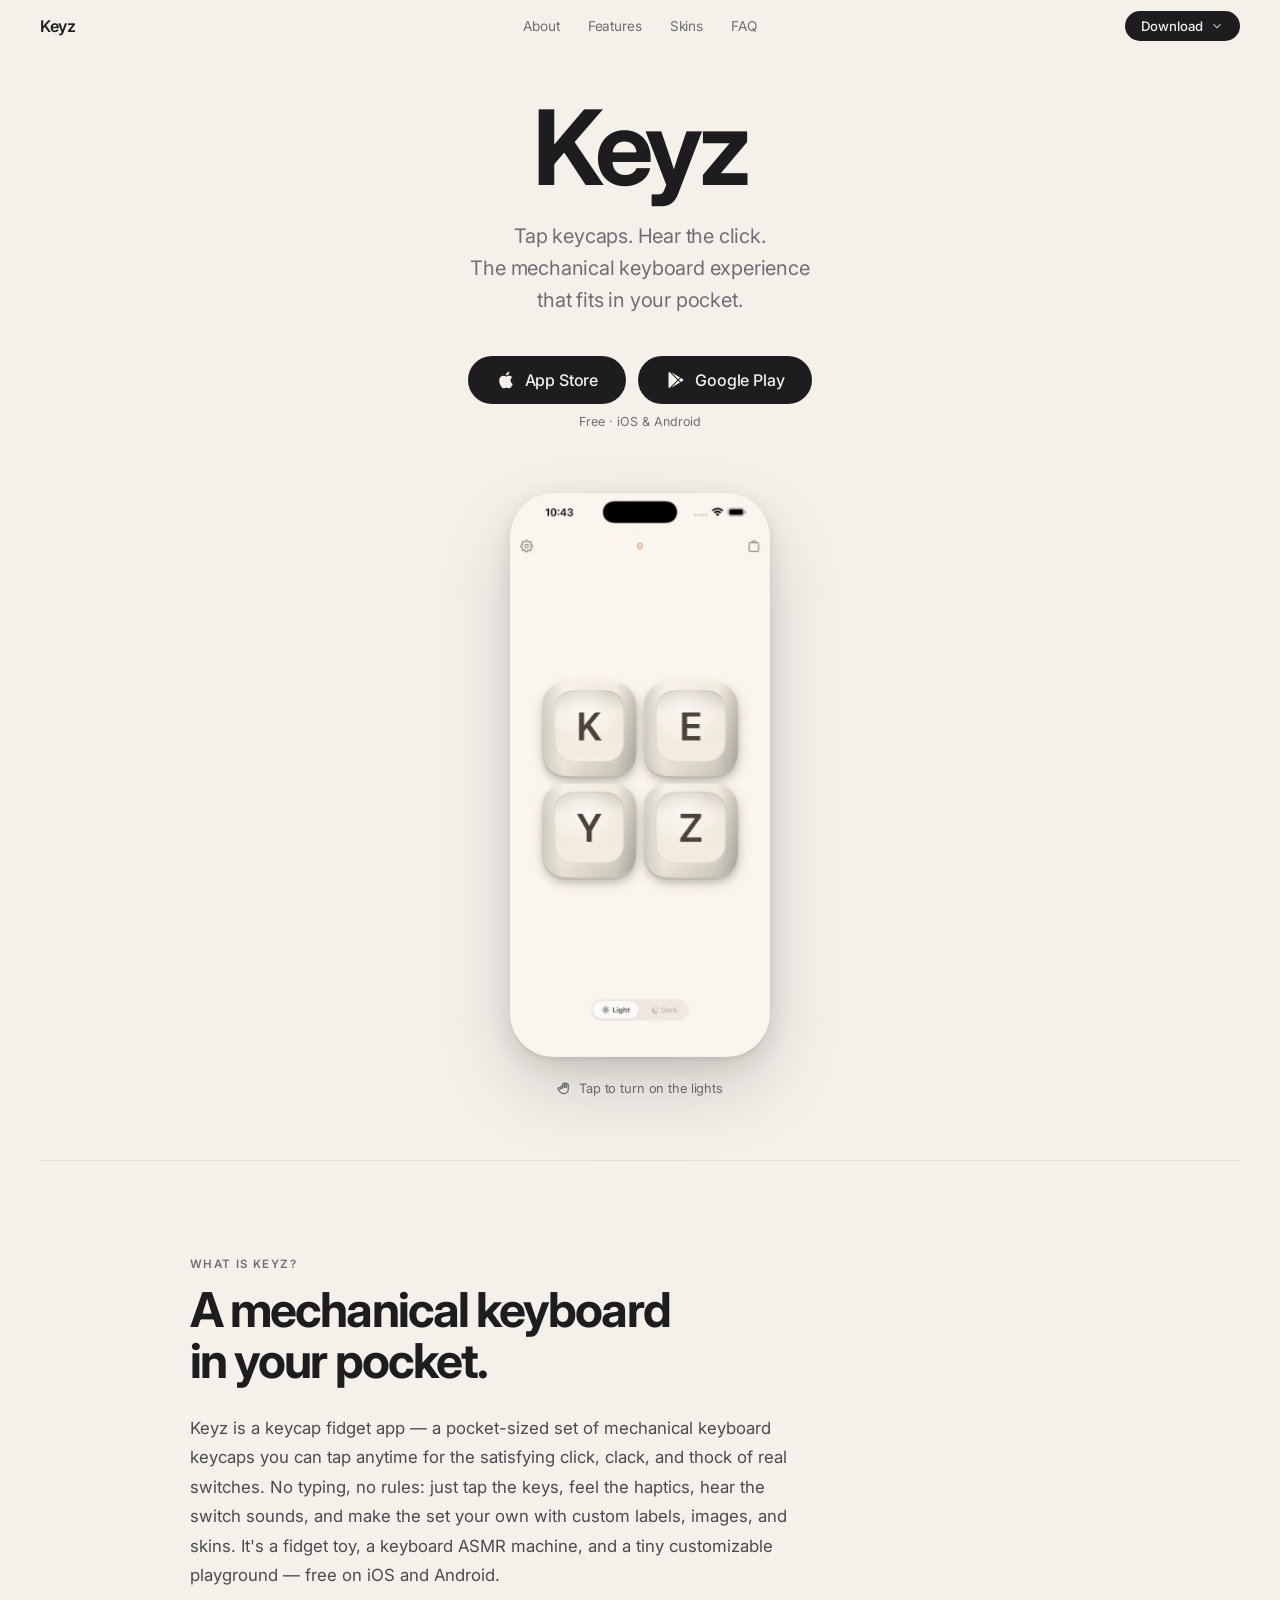
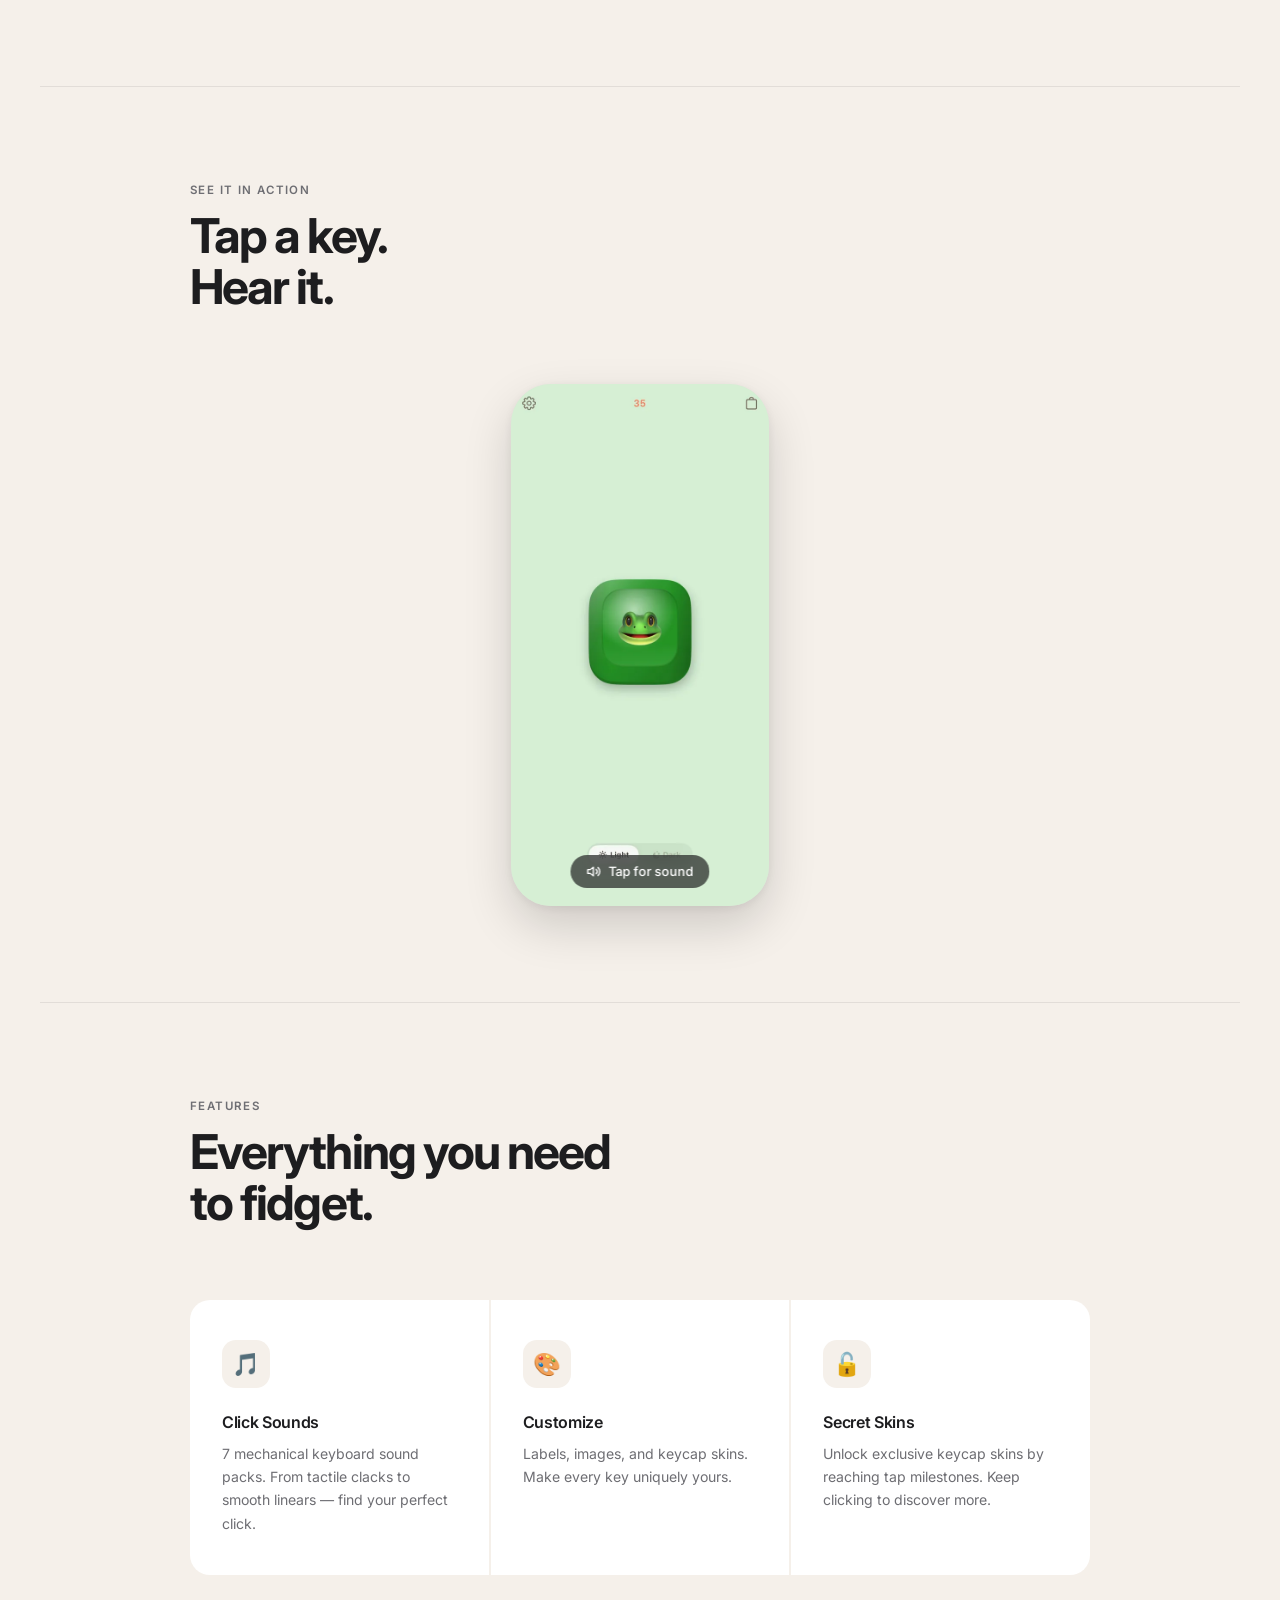
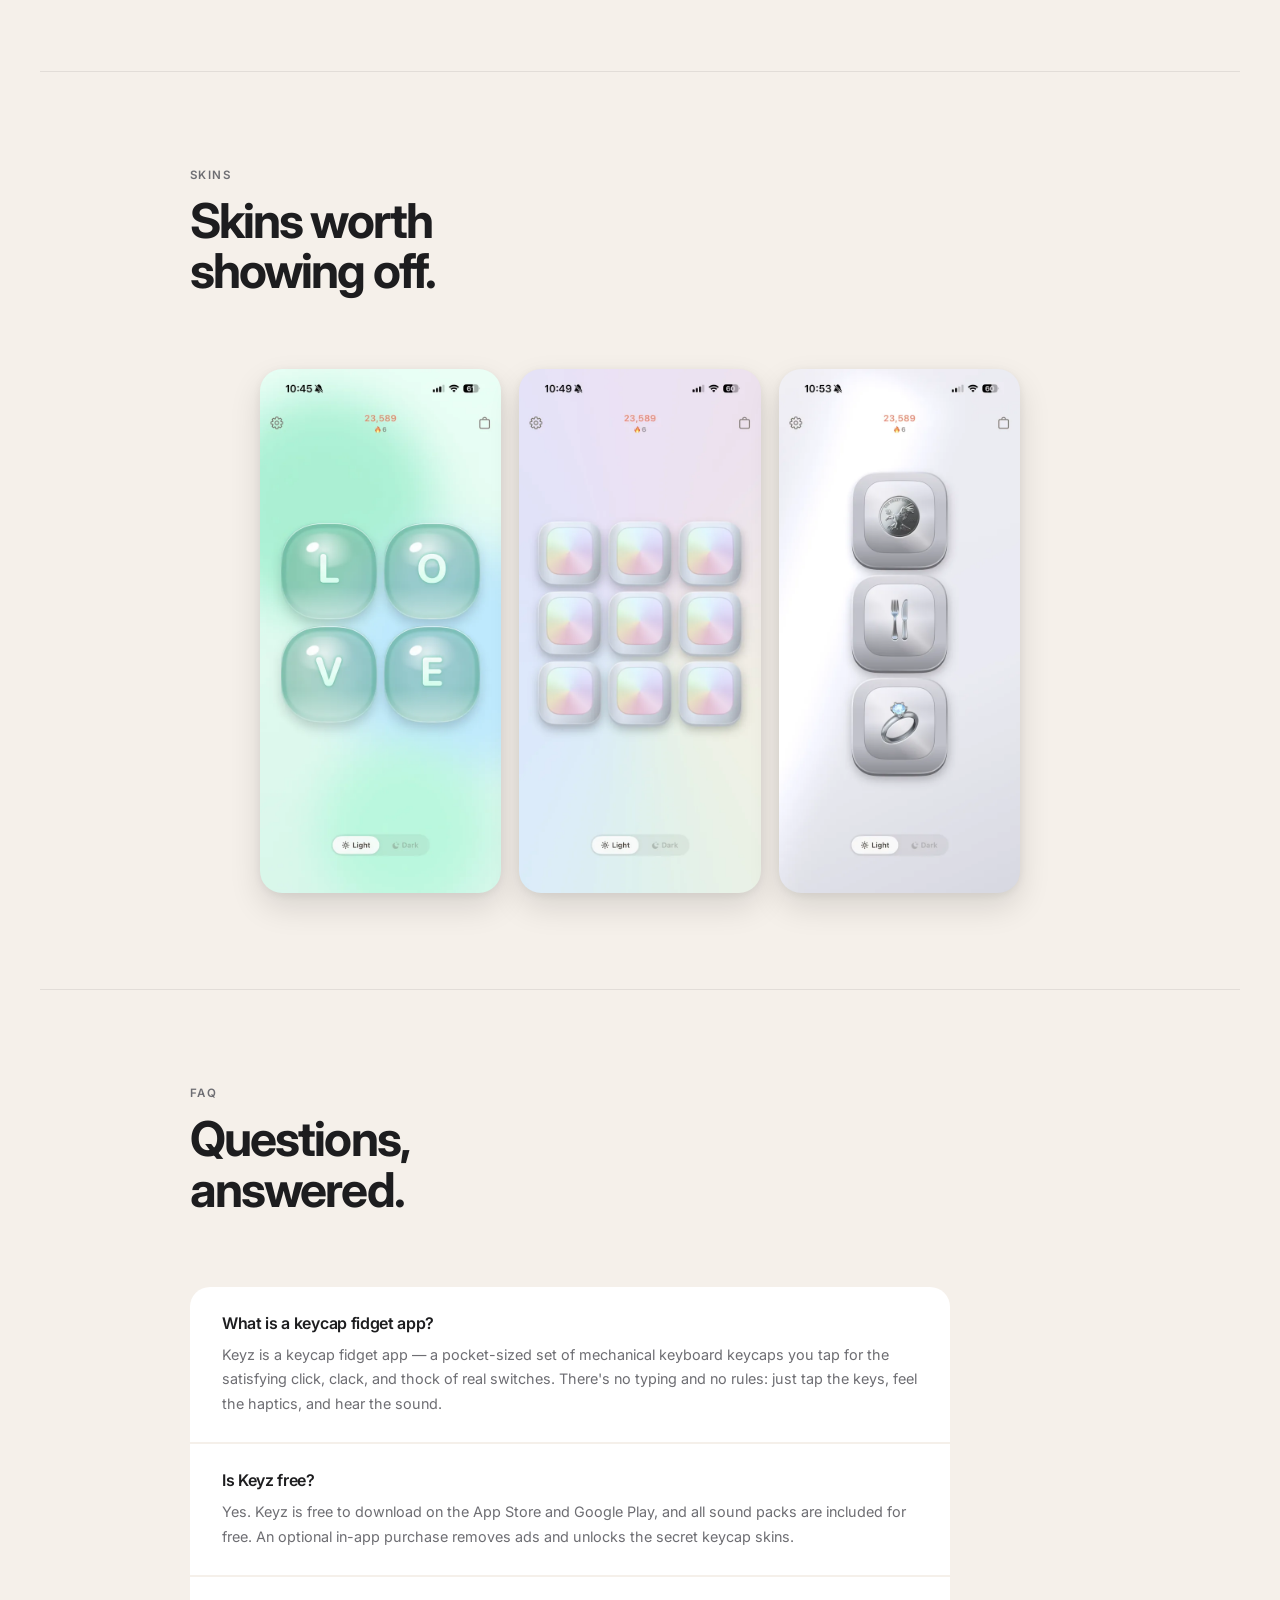
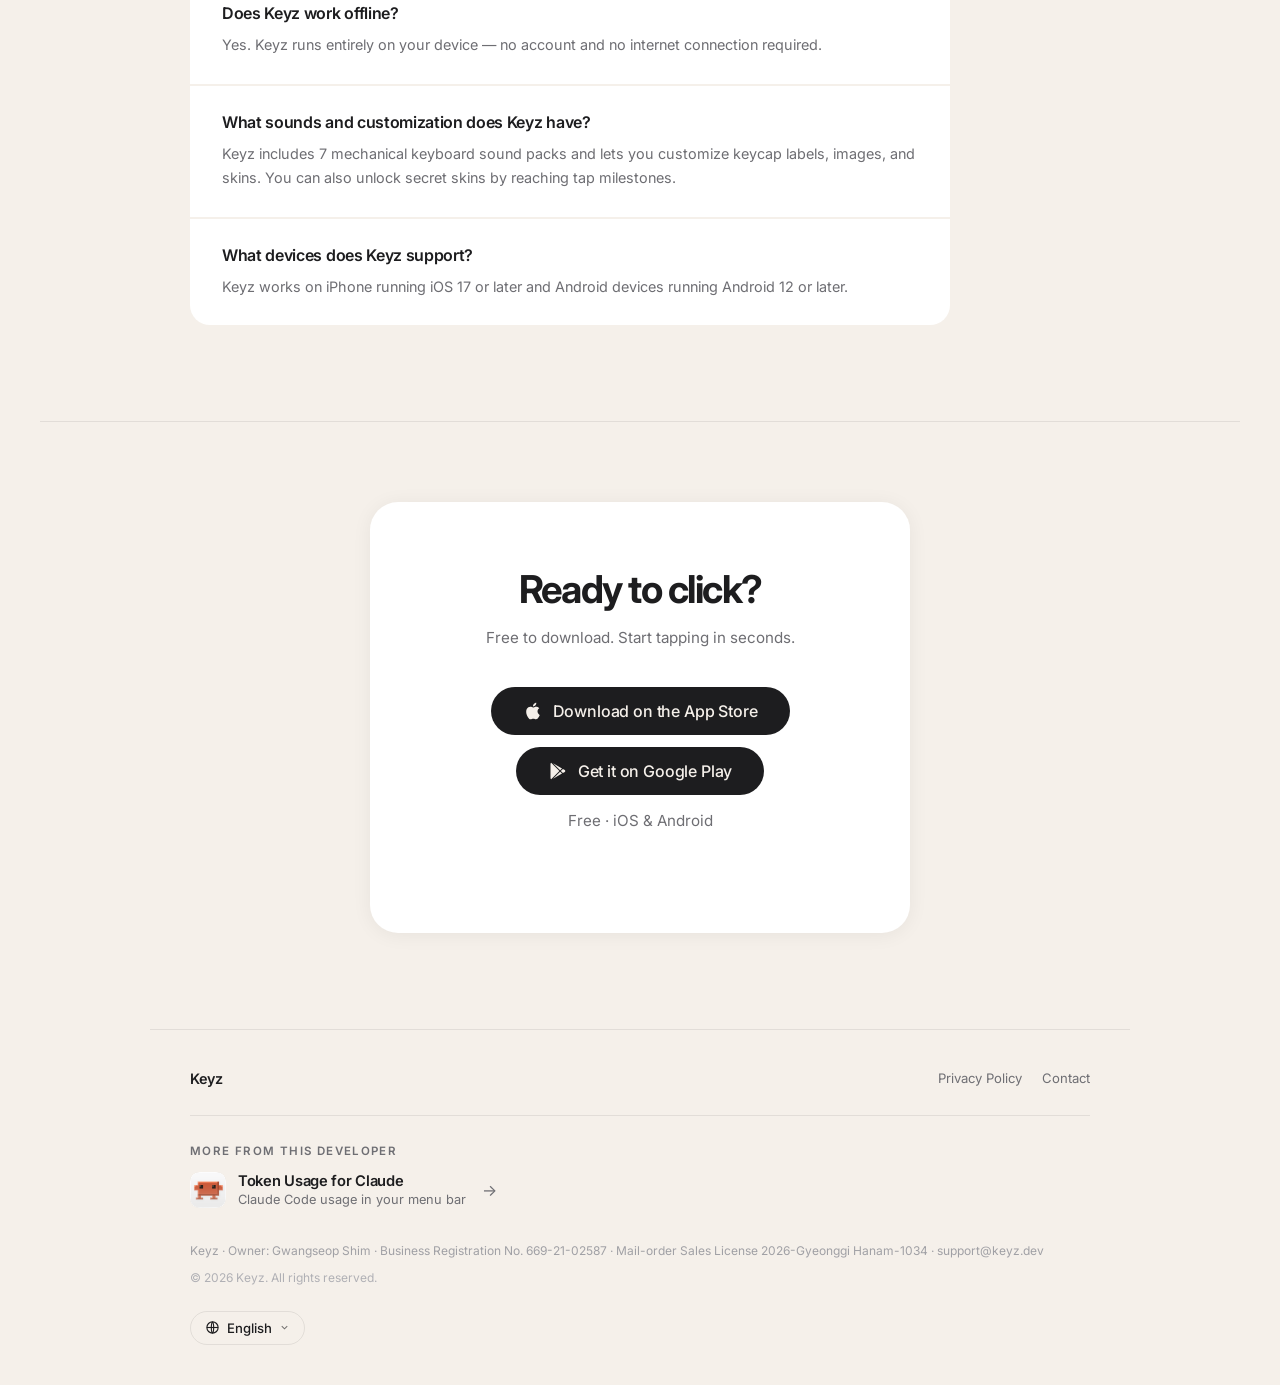
==== commit 856f90f9: "Move Token Usage page to /token-usage/ with redirects from old URL Rename the product page to match " ====
--- a/index.html
+++ b/index.html
@@ -313,7 +313,7 @@
   </div>
   <div class="footer-more">
     <span class="footer-more-label">More from this developer</span>
-    <a class="footer-more-link" href="/token-meter.html">
+    <a class="footer-more-link" href="/token-usage/">
       <img class="fm-icon" src="/token-meter-icon.png" alt="" />
       <span class="fm-text"><span class="fm-name">Token Usage for Claude</span><span class="fm-desc">Claude Code usage in your menu bar</span></span>
       <span class="fm-arrow">→</span>
